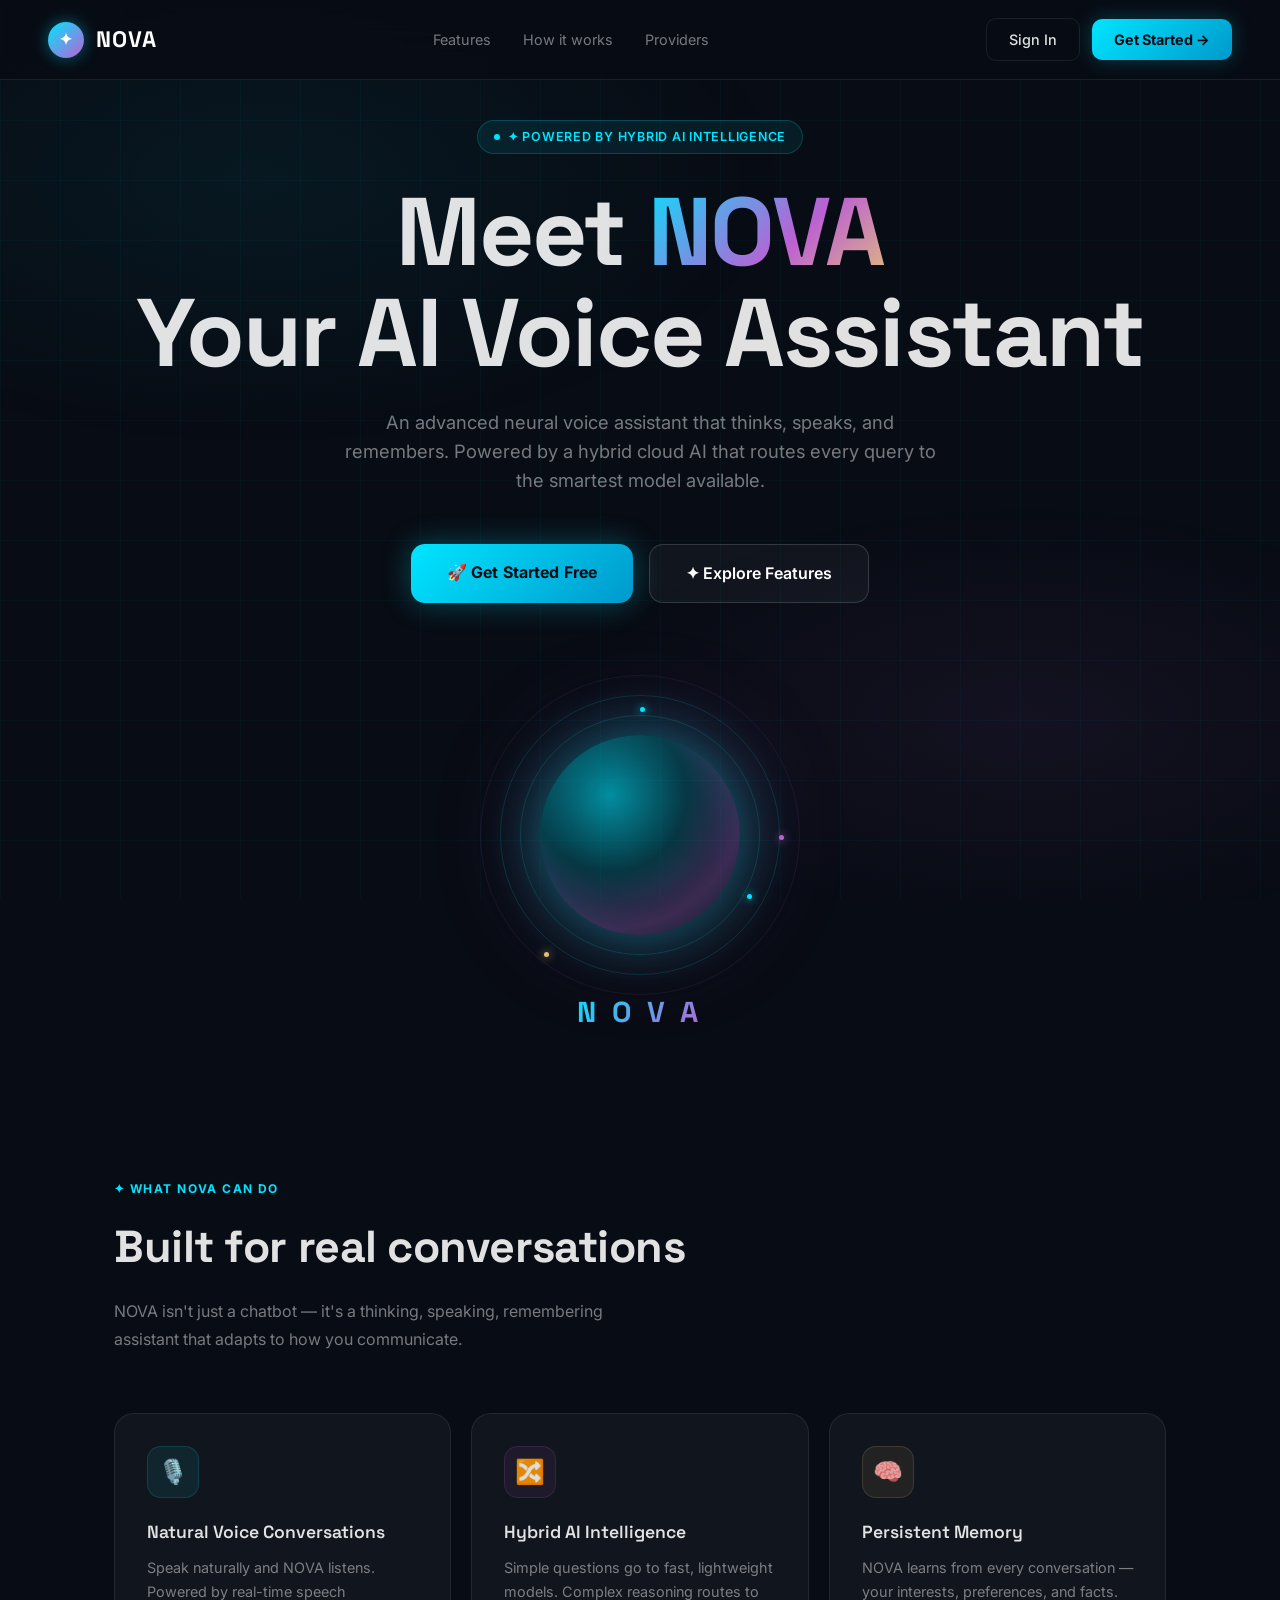
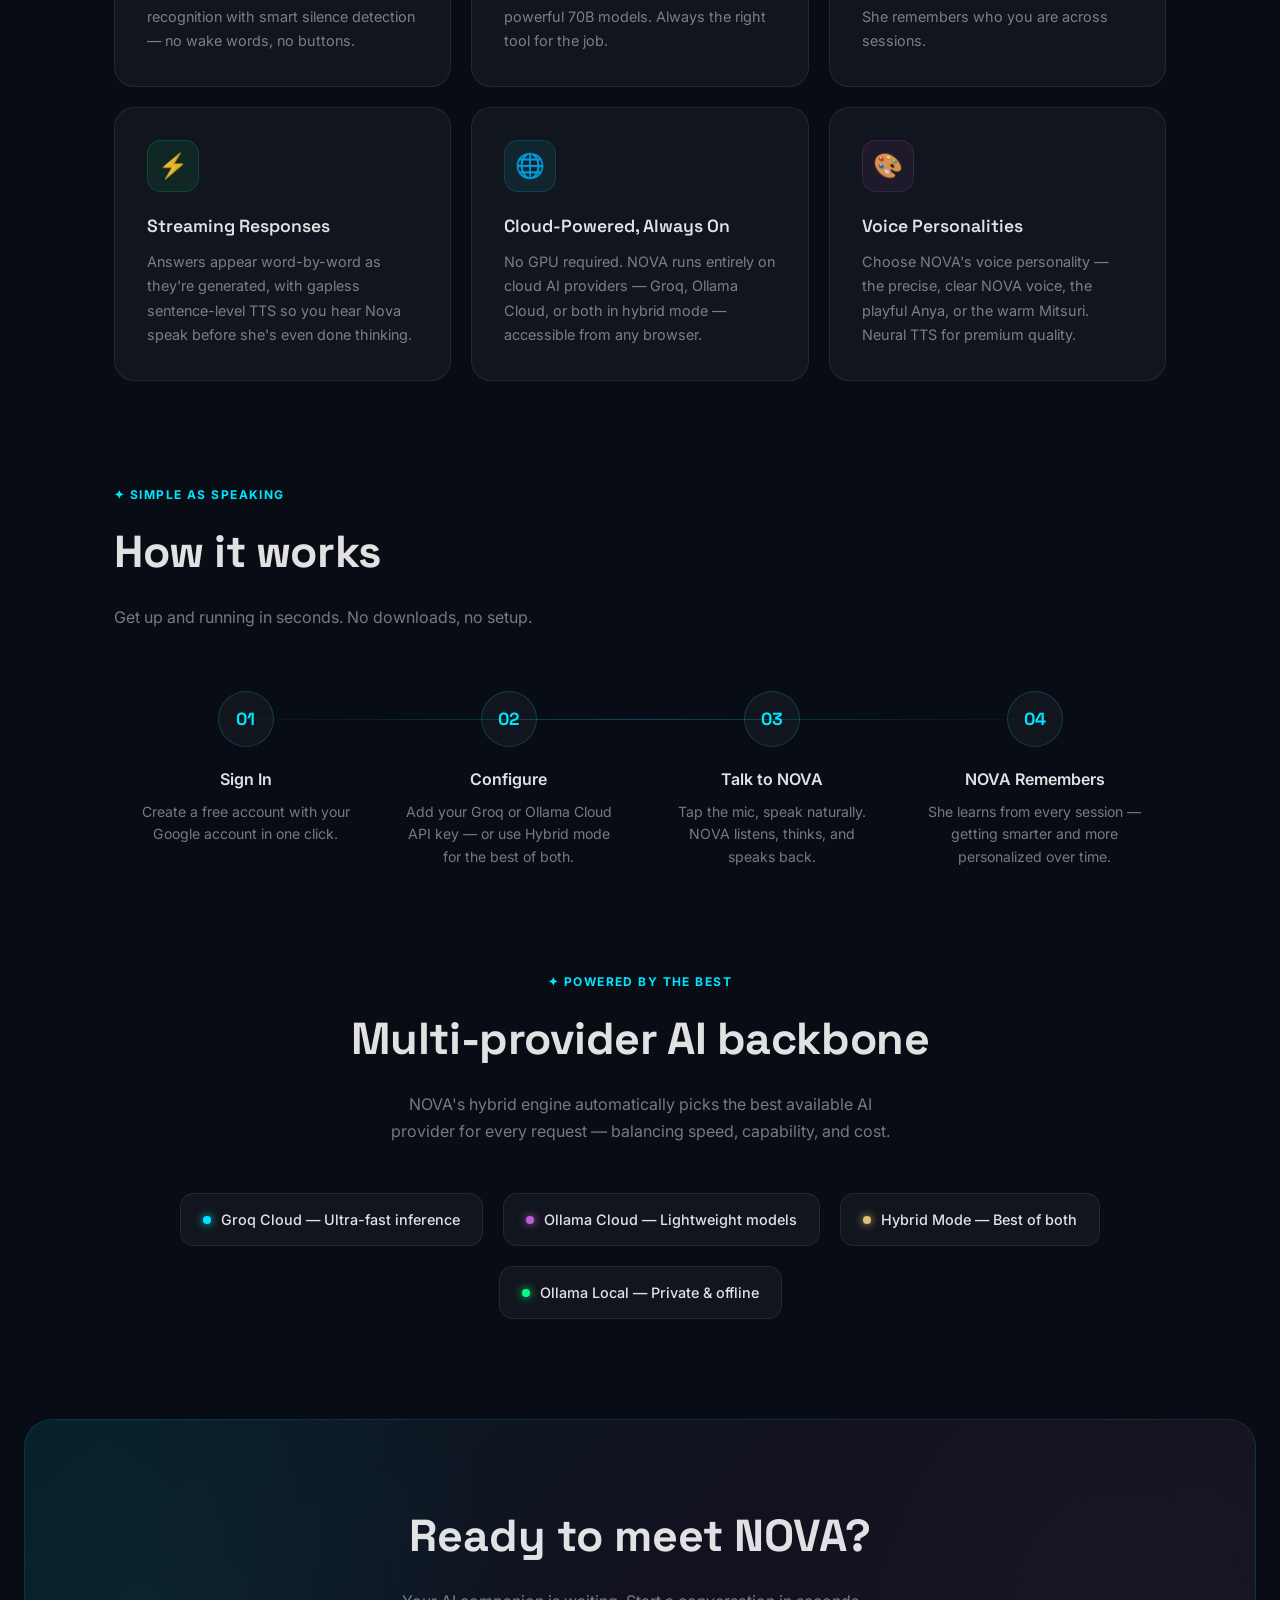
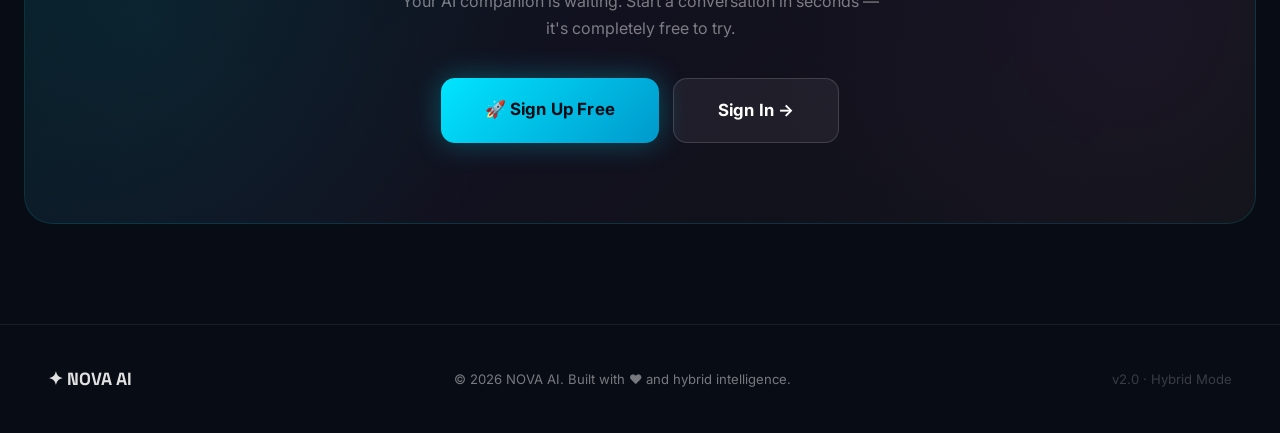
==== Frontend/landing.html @ 66fa0d92 "Updated NOVA assistant features" ====
<!DOCTYPE html>
<html lang="en">

<head>
    <meta charset="UTF-8">
    <meta name="viewport" content="width=device-width, initial-scale=1.0">
    <title>NOVA AI — Your Neural Voice Assistant</title>
    <meta name="description"
        content="NOVA is an advanced AI voice assistant powered by hybrid cloud intelligence. Have natural conversations, get instant answers, and experience the future of AI.">
    <link rel="preconnect" href="https://fonts.googleapis.com">
    <link rel="preconnect" href="https://fonts.gstatic.com" crossorigin>
    <link
        href="https://fonts.googleapis.com/css2?family=Inter:wght@300;400;500;600;700;800;900&family=Space+Grotesk:wght@300;400;500;600;700&display=swap"
        rel="stylesheet">
    <style>
        *,
        *::before,
        *::after {
            box-sizing: border-box;
            margin: 0;
            padding: 0;
        }

        :root {
            --cyan: #00e5ff;
            --purple: #bc60d3;
            --gold: #e2c077;
            --dark: #080c14;
            --card: rgba(255, 255, 255, 0.04);
            --border: rgba(255, 255, 255, 0.08);
            --text: rgba(255, 255, 255, 0.88);
            --muted: rgba(255, 255, 255, 0.45);
        }

        html {
            scroll-behavior: smooth;
        }

        body {
            font-family: 'Inter', sans-serif;
            background: var(--dark);
            color: var(--text);
            overflow-x: hidden;
            line-height: 1.6;
        }

        /* ─── Animated Background ─── */
        .bg-grid {
            position: fixed;
            inset: 0;
            z-index: 0;
            background-image:
                linear-gradient(rgba(0, 229, 255, 0.03) 1px, transparent 1px),
                linear-gradient(90deg, rgba(0, 229, 255, 0.03) 1px, transparent 1px);
            background-size: 60px 60px;
            pointer-events: none;
        }

        .bg-glow {
            position: fixed;
            inset: 0;
            z-index: 0;
            pointer-events: none;
            background:
                radial-gradient(ellipse 70% 50% at 20% 20%, rgba(0, 229, 255, 0.06) 0%, transparent 60%),
                radial-gradient(ellipse 60% 40% at 80% 80%, rgba(188, 96, 211, 0.07) 0%, transparent 60%);
        }

        /* ─── NAV ─── */
        nav {
            position: fixed;
            top: 0;
            left: 0;
            right: 0;
            z-index: 100;
            display: flex;
            align-items: center;
            justify-content: space-between;
            padding: 18px 48px;
            background: rgba(8, 12, 20, 0.8);
            backdrop-filter: blur(20px);
            border-bottom: 1px solid var(--border);
        }

        .nav-logo {
            display: flex;
            align-items: center;
            gap: 12px;
            font-family: 'Space Grotesk', sans-serif;
            font-size: 1.4rem;
            font-weight: 700;
            letter-spacing: 0.04em;
            text-decoration: none;
            color: white;
        }

        .nav-logo-orb {
            width: 36px;
            height: 36px;
            border-radius: 50%;
            background: linear-gradient(135deg, var(--cyan), var(--purple));
            display: flex;
            align-items: center;
            justify-content: center;
            font-size: 16px;
            box-shadow: 0 0 16px rgba(0, 229, 255, 0.4);
            animation: orbPulse 3s ease-in-out infinite;
        }

        @keyframes orbPulse {

            0%,
            100% {
                box-shadow: 0 0 16px rgba(0, 229, 255, 0.4);
            }

            50% {
                box-shadow: 0 0 28px rgba(0, 229, 255, 0.7), 0 0 50px rgba(188, 96, 211, 0.3);
            }
        }

        .nav-links {
            display: flex;
            align-items: center;
            gap: 32px;
        }

        .nav-links a {
            color: var(--muted);
            text-decoration: none;
            font-size: 0.9rem;
            transition: color 0.2s;
        }

        .nav-links a:hover {
            color: white;
        }

        .nav-cta {
            display: flex;
            align-items: center;
            gap: 12px;
        }

        .btn-ghost {
            padding: 9px 22px;
            border-radius: 10px;
            border: 1px solid var(--border);
            background: transparent;
            color: var(--text);
            font-size: 0.9rem;
            font-weight: 500;
            cursor: pointer;
            text-decoration: none;
            transition: all 0.2s;
        }

        .btn-ghost:hover {
            background: rgba(255, 255, 255, 0.06);
            border-color: rgba(255, 255, 255, 0.2);
        }

        .btn-primary {
            padding: 9px 22px;
            border-radius: 10px;
            background: linear-gradient(135deg, var(--cyan), #0099cc);
            color: #080c14;
            font-size: 0.9rem;
            font-weight: 700;
            cursor: pointer;
            text-decoration: none;
            border: none;
            transition: all 0.25s;
            box-shadow: 0 0 20px rgba(0, 229, 255, 0.25);
        }

        .btn-primary:hover {
            transform: translateY(-1px);
            box-shadow: 0 0 30px rgba(0, 229, 255, 0.4);
        }

        /* ─── HERO ─── */
        .hero {
            position: relative;
            z-index: 1;
            min-height: 100vh;
            display: flex;
            flex-direction: column;
            align-items: center;
            justify-content: center;
            padding: 120px 24px 80px;
            text-align: center;
        }

        .hero-badge {
            display: inline-flex;
            align-items: center;
            gap: 8px;
            padding: 6px 16px;
            border-radius: 100px;
            background: rgba(0, 229, 255, 0.08);
            border: 1px solid rgba(0, 229, 255, 0.2);
            font-size: 0.78rem;
            font-weight: 600;
            letter-spacing: 0.06em;
            color: var(--cyan);
            text-transform: uppercase;
            margin-bottom: 28px;
            animation: fadeUp 0.6s ease both;
        }

        .hero-badge::before {
            content: '';
            width: 6px;
            height: 6px;
            border-radius: 50%;
            background: var(--cyan);
            animation: blink 1.5s ease-in-out infinite;
        }

        @keyframes blink {

            0%,
            100% {
                opacity: 1
            }

            50% {
                opacity: 0.3
            }
        }

        .hero-title {
            font-family: 'Space Grotesk', sans-serif;
            font-size: clamp(3rem, 8vw, 6rem);
            font-weight: 800;
            line-height: 1.05;
            letter-spacing: -0.02em;
            animation: fadeUp 0.7s ease 0.1s both;
        }

        .hero-title .gradient-text {
            background: linear-gradient(135deg, var(--cyan) 0%, var(--purple) 60%, var(--gold) 100%);
            -webkit-background-clip: text;
            background-clip: text;
            -webkit-text-fill-color: transparent;
        }

        .hero-subtitle {
            max-width: 600px;
            margin: 24px auto 48px;
            font-size: 1.15rem;
            color: var(--muted);
            font-weight: 400;
            animation: fadeUp 0.7s ease 0.2s both;
        }

        .hero-actions {
            display: flex;
            gap: 16px;
            justify-content: center;
            flex-wrap: wrap;
            animation: fadeUp 0.7s ease 0.3s both;
        }

        .btn-hero-primary {
            padding: 16px 36px;
            border-radius: 14px;
            background: linear-gradient(135deg, var(--cyan), #0099cc);
            color: #080c14;
            font-size: 1rem;
            font-weight: 700;
            cursor: pointer;
            text-decoration: none;
            border: none;
            transition: all 0.25s;
            box-shadow: 0 0 30px rgba(0, 229, 255, 0.3);
            letter-spacing: 0.01em;
        }

        .btn-hero-primary:hover {
            transform: translateY(-2px);
            box-shadow: 0 0 50px rgba(0, 229, 255, 0.5);
        }

        .btn-hero-ghost {
            padding: 16px 36px;
            border-radius: 14px;
            border: 1.5px solid rgba(255, 255, 255, 0.15);
            background: rgba(255, 255, 255, 0.04);
            color: white;
            font-size: 1rem;
            font-weight: 600;
            cursor: pointer;
            text-decoration: none;
            transition: all 0.25s;
            backdrop-filter: blur(10px);
        }

        .btn-hero-ghost:hover {
            background: rgba(255, 255, 255, 0.08);
            border-color: rgba(255, 255, 255, 0.3);
            transform: translateY(-2px);
        }

        @keyframes fadeUp {
            from {
                opacity: 0;
                transform: translateY(24px);
            }

            to {
                opacity: 1;
                transform: translateY(0);
            }
        }

        /* ─── Orb Visualization ─── */
        .hero-visual {
            position: relative;
            margin-top: 72px;
            width: 320px;
            height: 320px;
            animation: fadeUp 0.8s ease 0.4s both;
        }

        .orb-core {
            position: absolute;
            inset: 60px;
            border-radius: 50%;
            background: radial-gradient(circle at 35% 30%,
                    rgba(0, 229, 255, 0.6) 0%,
                    rgba(0, 229, 255, 0.2) 40%,
                    rgba(188, 96, 211, 0.3) 70%,
                    transparent 100%);
            box-shadow:
                0 0 60px rgba(0, 229, 255, 0.4),
                0 0 120px rgba(188, 96, 211, 0.2),
                inset 0 0 40px rgba(0, 229, 255, 0.1);
            animation: orbFloat 4s ease-in-out infinite;
        }

        @keyframes orbFloat {

            0%,
            100% {
                transform: translateY(0) scale(1);
            }

            50% {
                transform: translateY(-12px) scale(1.04);
            }
        }

        .orb-ring {
            position: absolute;
            border-radius: 50%;
            border: 1px solid rgba(0, 229, 255, 0.15);
            animation: ringExpand 4s ease-in-out infinite;
        }

        .orb-ring:nth-child(1) {
            inset: 40px;
            animation-delay: 0s;
        }

        .orb-ring:nth-child(2) {
            inset: 20px;
            animation-delay: 0.5s;
        }

        .orb-ring:nth-child(3) {
            inset: 0px;
            border-color: rgba(188, 96, 211, 0.1);
            animation-delay: 1s;
        }

        @keyframes ringExpand {

            0%,
            100% {
                transform: scale(1);
                opacity: 0.6;
            }

            50% {
                transform: scale(1.04);
                opacity: 1;
            }
        }

        .orb-particles {
            position: absolute;
            inset: 0;
            animation: slowRotate 12s linear infinite;
        }

        .orb-particle {
            position: absolute;
            width: 5px;
            height: 5px;
            border-radius: 50%;
            background: var(--cyan);
            box-shadow: 0 0 8px var(--cyan);
        }

        .orb-particle:nth-child(1) {
            top: 10%;
            left: 50%;
        }

        .orb-particle:nth-child(2) {
            top: 50%;
            right: 5%;
            background: var(--purple);
            box-shadow: 0 0 8px var(--purple);
        }

        .orb-particle:nth-child(3) {
            bottom: 12%;
            left: 20%;
            background: var(--gold);
            box-shadow: 0 0 8px var(--gold);
        }

        .orb-particle:nth-child(4) {
            bottom: 30%;
            right: 15%;
        }

        @keyframes slowRotate {
            to {
                transform: rotate(360deg);
            }
        }

        .orb-label {
            position: absolute;
            bottom: -40px;
            left: 50%;
            transform: translateX(-50%);
            font-family: 'Space Grotesk', sans-serif;
            font-size: 1.8rem;
            font-weight: 700;
            letter-spacing: 0.15em;
            background: linear-gradient(135deg, var(--cyan), var(--purple));
            -webkit-background-clip: text;
            background-clip: text;
            -webkit-text-fill-color: transparent;
        }

        /* ─── TRUSTED BY ─── */
        .trusted {
            position: relative;
            z-index: 1;
            padding: 20px 24px;
            text-align: center;
        }

        .trusted p {
            font-size: 0.8rem;
            color: var(--muted);
            letter-spacing: 0.08em;
            text-transform: uppercase;
            margin-bottom: 16px;
        }

        .trusted-logos {
            display: flex;
            align-items: center;
            justify-content: center;
            gap: 36px;
            flex-wrap: wrap;
        }

        .trusted-logo {
            font-size: 0.85rem;
            font-weight: 600;
            color: rgba(255, 255, 255, 0.2);
            letter-spacing: 0.06em;
        }

        /* ─── FEATURE CARDS ─── */
        .section {
            position: relative;
            z-index: 1;
            max-width: 1100px;
            margin: 0 auto;
            padding: 100px 24px;
        }

        .section-label {
            display: inline-block;
            font-size: 0.75rem;
            font-weight: 700;
            letter-spacing: 0.12em;
            text-transform: uppercase;
            color: var(--cyan);
            margin-bottom: 12px;
        }

        .section-title {
            font-family: 'Space Grotesk', sans-serif;
            font-size: clamp(2rem, 4vw, 2.8rem);
            font-weight: 700;
            margin-bottom: 16px;
            letter-spacing: -0.01em;
        }

        .section-sub {
            max-width: 520px;
            color: var(--muted);
            font-size: 1rem;
            margin-bottom: 60px;
            line-height: 1.7;
        }

        .features-grid {
            display: grid;
            grid-template-columns: repeat(auto-fit, minmax(300px, 1fr));
            gap: 20px;
        }

        .feature-card {
            background: var(--card);
            border: 1px solid var(--border);
            border-radius: 20px;
            padding: 32px;
            transition: all 0.3s;
            position: relative;
            overflow: hidden;
        }

        .feature-card::before {
            content: '';
            position: absolute;
            inset: 0;
            border-radius: 20px;
            background: linear-gradient(135deg, rgba(0, 229, 255, 0.04) 0%, transparent 60%);
            opacity: 0;
            transition: opacity 0.3s;
        }

        .feature-card:hover {
            transform: translateY(-4px);
            border-color: rgba(0, 229, 255, 0.2);
        }

        .feature-card:hover::before {
            opacity: 1;
        }

        .feature-icon {
            width: 52px;
            height: 52px;
            border-radius: 14px;
            display: flex;
            align-items: center;
            justify-content: center;
            font-size: 24px;
            margin-bottom: 20px;
            background: rgba(0, 229, 255, 0.08);
            border: 1px solid rgba(0, 229, 255, 0.15);
        }

        .feature-icon.purple {
            background: rgba(188, 96, 211, 0.08);
            border-color: rgba(188, 96, 211, 0.15);
        }

        .feature-icon.gold {
            background: rgba(226, 192, 119, 0.08);
            border-color: rgba(226, 192, 119, 0.15);
        }

        .feature-icon.green {
            background: rgba(0, 255, 136, 0.08);
            border-color: rgba(0, 255, 136, 0.15);
        }

        .feature-title {
            font-family: 'Space Grotesk', sans-serif;
            font-size: 1.1rem;
            font-weight: 600;
            margin-bottom: 10px;
        }

        .feature-desc {
            color: var(--muted);
            font-size: 0.9rem;
            line-height: 1.7;
        }

        /* ─── HOW IT WORKS ─── */
        .how-grid {
            display: grid;
            grid-template-columns: repeat(auto-fit, minmax(220px, 1fr));
            gap: 0;
            position: relative;
        }

        .how-grid::before {
            content: '';
            position: absolute;
            top: 28px;
            left: 10%;
            right: 10%;
            height: 1px;
            background: linear-gradient(90deg, transparent, var(--cyan), transparent);
            opacity: 0.3;
        }

        .how-step {
            text-align: center;
            padding: 0 24px;
        }

        .how-num {
            width: 56px;
            height: 56px;
            border-radius: 50%;
            background: var(--card);
            border: 1px solid rgba(0, 229, 255, 0.2);
            display: flex;
            align-items: center;
            justify-content: center;
            margin: 0 auto 20px;
            font-family: 'Space Grotesk', sans-serif;
            font-size: 1.1rem;
            font-weight: 700;
            color: var(--cyan);
        }

        .how-title {
            font-weight: 600;
            margin-bottom: 8px;
        }

        .how-desc {
            color: var(--muted);
            font-size: 0.88rem;
            line-height: 1.6;
        }

        /* ─── PROVIDERS ─── */
        .providers-row {
            display: flex;
            gap: 20px;
            flex-wrap: wrap;
            justify-content: center;
            margin-top: 48px;
        }

        .provider-chip {
            display: flex;
            align-items: center;
            gap: 10px;
            padding: 14px 22px;
            border-radius: 14px;
            background: var(--card);
            border: 1px solid var(--border);
            font-size: 0.9rem;
            font-weight: 500;
        }

        .provider-chip .dot {
            width: 8px;
            height: 8px;
            border-radius: 50%;
        }

        .dot-cyan {
            background: var(--cyan);
            box-shadow: 0 0 8px var(--cyan);
        }

        .dot-purple {
            background: var(--purple);
            box-shadow: 0 0 8px var(--purple);
        }

        .dot-gold {
            background: var(--gold);
            box-shadow: 0 0 8px var(--gold);
        }

        .dot-green {
            background: #00ff88;
            box-shadow: 0 0 8px #00ff88;
        }

        /* ─── CTA BANNER ─── */
        .cta-banner {
            position: relative;
            z-index: 1;
            margin: 0 24px 100px;
            border-radius: 28px;
            background: linear-gradient(135deg,
                    rgba(0, 229, 255, 0.08) 0%,
                    rgba(188, 96, 211, 0.06) 50%,
                    rgba(226, 192, 119, 0.04) 100%);
            border: 1px solid rgba(0, 229, 255, 0.15);
            padding: 80px 48px;
            text-align: center;
            overflow: hidden;
        }

        .cta-banner::before {
            content: '';
            position: absolute;
            top: -50%;
            left: -20%;
            width: 60%;
            height: 200%;
            background: radial-gradient(ellipse, rgba(0, 229, 255, 0.06) 0%, transparent 70%);
        }

        .cta-banner::after {
            content: '';
            position: absolute;
            bottom: -50%;
            right: -20%;
            width: 60%;
            height: 200%;
            background: radial-gradient(ellipse, rgba(188, 96, 211, 0.06) 0%, transparent 70%);
        }

        .cta-banner h2 {
            font-family: 'Space Grotesk', sans-serif;
            font-size: clamp(1.8rem, 4vw, 2.8rem);
            font-weight: 700;
            margin-bottom: 16px;
            position: relative;
            z-index: 1;
        }

        .cta-banner p {
            color: var(--muted);
            max-width: 480px;
            margin: 0 auto 36px;
            font-size: 1rem;
            line-height: 1.7;
            position: relative;
            z-index: 1;
        }

        .cta-banner-actions {
            display: flex;
            gap: 14px;
            justify-content: center;
            flex-wrap: wrap;
            position: relative;
            z-index: 1;
        }

        .btn-large {
            padding: 18px 44px;
            border-radius: 14px;
            font-size: 1.05rem;
            font-weight: 700;
            cursor: pointer;
            text-decoration: none;
            border: none;
            transition: all 0.25s;
            letter-spacing: 0.01em;
        }

        .btn-large.primary {
            background: linear-gradient(135deg, var(--cyan), #0099cc);
            color: #080c14;
            box-shadow: 0 0 30px rgba(0, 229, 255, 0.3);
        }

        .btn-large.primary:hover {
            transform: translateY(-2px);
            box-shadow: 0 0 50px rgba(0, 229, 255, 0.5);
        }

        .btn-large.secondary {
            background: rgba(255, 255, 255, 0.06);
            border: 1.5px solid rgba(255, 255, 255, 0.15);
            color: white;
        }

        .btn-large.secondary:hover {
            background: rgba(255, 255, 255, 0.1);
        }

        /* ─── FOOTER ─── */
        footer {
            position: relative;
            z-index: 1;
            border-top: 1px solid var(--border);
            padding: 40px 48px;
            display: flex;
            align-items: center;
            justify-content: space-between;
            flex-wrap: wrap;
            gap: 16px;
        }

        footer .logo {
            font-family: 'Space Grotesk', sans-serif;
            font-weight: 700;
            font-size: 1.1rem;
        }

        footer p {
            color: var(--muted);
            font-size: 0.82rem;
        }

        /* ─── Scroll-reveal (simple) ─── */
        .reveal {
            opacity: 0;
            transform: translateY(30px);
            transition: all 0.6s ease;
        }

        .reveal.visible {
            opacity: 1;
            transform: translateY(0);
        }

        /* ─── Mobile ─── */
        @media(max-width:768px) {
            nav {
                padding: 14px 20px;
            }

            .nav-links {
                display: none;
            }

            .hero {
                padding: 100px 20px 60px;
            }

            .hero-visual {
                width: 240px;
                height: 240px;
            }

            .cta-banner {
                padding: 48px 24px;
                margin: 0 12px 60px;
            }

            footer {
                flex-direction: column;
                padding: 30px 20px;
            }
        }
    </style>
</head>

<body>
    <div class="bg-grid"></div>
    <div class="bg-glow"></div>

    <!-- NAV -->
    <nav>
        <a href="/" class="nav-logo">
            <div class="nav-logo-orb">✦</div>
            NOVA
        </a>
        <div class="nav-links">
            <a href="#features">Features</a>
            <a href="#how-it-works">How it works</a>
            <a href="#providers">Providers</a>
        </div>
        <div class="nav-cta">
            <a href="/login" class="btn-ghost">Sign In</a>
            <a href="/login" class="btn-primary">Get Started →</a>
        </div>
    </nav>

    <!-- HERO -->
    <section class="hero">
        <div class="hero-badge">✦ Powered by Hybrid AI Intelligence</div>
        <h1 class="hero-title">
            Meet <span class="gradient-text">NOVA</span><br>
            Your AI Voice Assistant
        </h1>
        <p class="hero-subtitle">
            An advanced neural voice assistant that thinks, speaks, and remembers.
            Powered by a hybrid cloud AI that routes every query to the smartest model available.
        </p>
        <div class="hero-actions">
            <a href="/login" class="btn-hero-primary">🚀 Get Started Free</a>
            <a href="#features" class="btn-hero-ghost">✦ Explore Features</a>
        </div>

        <div class="hero-visual">
            <div class="orb-ring"></div>
            <div class="orb-ring"></div>
            <div class="orb-ring"></div>
            <div class="orb-core"></div>
            <div class="orb-particles">
                <div class="orb-particle"></div>
                <div class="orb-particle"></div>
                <div class="orb-particle"></div>
                <div class="orb-particle"></div>
            </div>
            <div class="orb-label">N O V A</div>
        </div>
    </section>

    <!-- FEATURES -->
    <div class="section" id="features">
        <div class="reveal">
            <span class="section-label">✦ What NOVA can do</span>
            <h2 class="section-title">Built for real conversations</h2>
            <p class="section-sub">
                NOVA isn't just a chatbot — it's a thinking, speaking, remembering assistant
                that adapts to how you communicate.
            </p>
        </div>
        <div class="features-grid">
            <div class="feature-card reveal">
                <div class="feature-icon">🎙️</div>
                <div class="feature-title">Natural Voice Conversations</div>
                <div class="feature-desc">Speak naturally and NOVA listens. Powered by real-time speech recognition with
                    smart silence detection — no wake words, no buttons.</div>
            </div>
            <div class="feature-card reveal">
                <div class="feature-icon purple">🔀</div>
                <div class="feature-title">Hybrid AI Intelligence</div>
                <div class="feature-desc">Simple questions go to fast, lightweight models. Complex reasoning routes to
                    powerful 70B models. Always the right tool for the job.</div>
            </div>
            <div class="feature-card reveal">
                <div class="feature-icon gold">🧠</div>
                <div class="feature-title">Persistent Memory</div>
                <div class="feature-desc">NOVA learns from every conversation — your interests, preferences, and facts.
                    She remembers who you are across sessions.</div>
            </div>
            <div class="feature-card reveal">
                <div class="feature-icon green">⚡</div>
                <div class="feature-title">Streaming Responses</div>
                <div class="feature-desc">Answers appear word-by-word as they're generated, with gapless sentence-level
                    TTS so you hear Nova speak before she's even done thinking.</div>
            </div>
            <div class="feature-card reveal">
                <div class="feature-icon">🌐</div>
                <div class="feature-title">Cloud-Powered, Always On</div>
                <div class="feature-desc">No GPU required. NOVA runs entirely on cloud AI providers — Groq, Ollama
                    Cloud, or both in hybrid mode — accessible from any browser.</div>
            </div>
            <div class="feature-card reveal">
                <div class="feature-icon purple">🎨</div>
                <div class="feature-title">Voice Personalities</div>
                <div class="feature-desc">Choose NOVA's voice personality — the precise, clear NOVA voice, the playful
                    Anya, or the warm Mitsuri. Neural TTS for premium quality.</div>
            </div>
        </div>
    </div>

    <!-- HOW IT WORKS -->
    <div class="section" id="how-it-works" style="padding-top:0;">
        <div class="reveal">
            <span class="section-label">✦ Simple as speaking</span>
            <h2 class="section-title">How it works</h2>
            <p class="section-sub">Get up and running in seconds. No downloads, no setup.</p>
        </div>
        <div class="how-grid reveal">
            <div class="how-step">
                <div class="how-num">01</div>
                <div class="how-title">Sign In</div>
                <div class="how-desc">Create a free account with your Google account in one click.</div>
            </div>
            <div class="how-step">
                <div class="how-num">02</div>
                <div class="how-title">Configure</div>
                <div class="how-desc">Add your Groq or Ollama Cloud API key — or use Hybrid mode for the best of both.
                </div>
            </div>
            <div class="how-step">
                <div class="how-num">03</div>
                <div class="how-title">Talk to NOVA</div>
                <div class="how-desc">Tap the mic, speak naturally. NOVA listens, thinks, and speaks back.</div>
            </div>
            <div class="how-step">
                <div class="how-num">04</div>
                <div class="how-title">NOVA Remembers</div>
                <div class="how-desc">She learns from every session — getting smarter and more personalized over time.
                </div>
            </div>
        </div>
    </div>

    <!-- PROVIDERS -->
    <div class="section" id="providers" style="padding-top:0; text-align:center;">
        <div class="reveal">
            <span class="section-label">✦ Powered by the best</span>
            <h2 class="section-title">Multi-provider AI backbone</h2>
            <p class="section-sub" style="margin:0 auto 0;">
                NOVA's hybrid engine automatically picks the best available AI provider for every request —
                balancing speed, capability, and cost.
            </p>
        </div>
        <div class="providers-row reveal">
            <div class="provider-chip"><span class="dot dot-cyan"></span> Groq Cloud — Ultra-fast inference</div>
            <div class="provider-chip"><span class="dot dot-purple"></span> Ollama Cloud — Lightweight models</div>
            <div class="provider-chip"><span class="dot dot-gold"></span> Hybrid Mode — Best of both</div>
            <div class="provider-chip"><span class="dot dot-green"></span> Ollama Local — Private & offline</div>
        </div>
    </div>

    <!-- CTA BANNER -->
    <div class="cta-banner reveal">
        <h2>Ready to meet <span class="gradient-text">NOVA</span>?</h2>
        <p>Your AI companion is waiting. Start a conversation in seconds — it's completely free to try.</p>
        <div class="cta-banner-actions">
            <a href="/login" class="btn-large primary">🚀 Sign Up Free</a>
            <a href="/login" class="btn-large secondary">Sign In →</a>
        </div>
    </div>

    <!-- FOOTER -->
    <footer>
        <div class="logo">✦ NOVA AI</div>
        <p>© 2026 NOVA AI. Built with ❤️ and hybrid intelligence.</p>
        <p style="color:rgba(255,255,255,0.2)">v2.0 · Hybrid Mode</p>
    </footer>

    <script>
        // ── Scroll-reveal ──────────────────────────────────────────────────────
        const revealEls = document.querySelectorAll('.reveal');
        const observer = new IntersectionObserver((entries) => {
            entries.forEach(e => {
                if (e.isIntersecting) {
                    e.target.classList.add('visible');
                    observer.unobserve(e.target);
                }
            });
        }, { threshold: 0.12 });
        revealEls.forEach(el => observer.observe(el));
    </script>
</body>

</html>
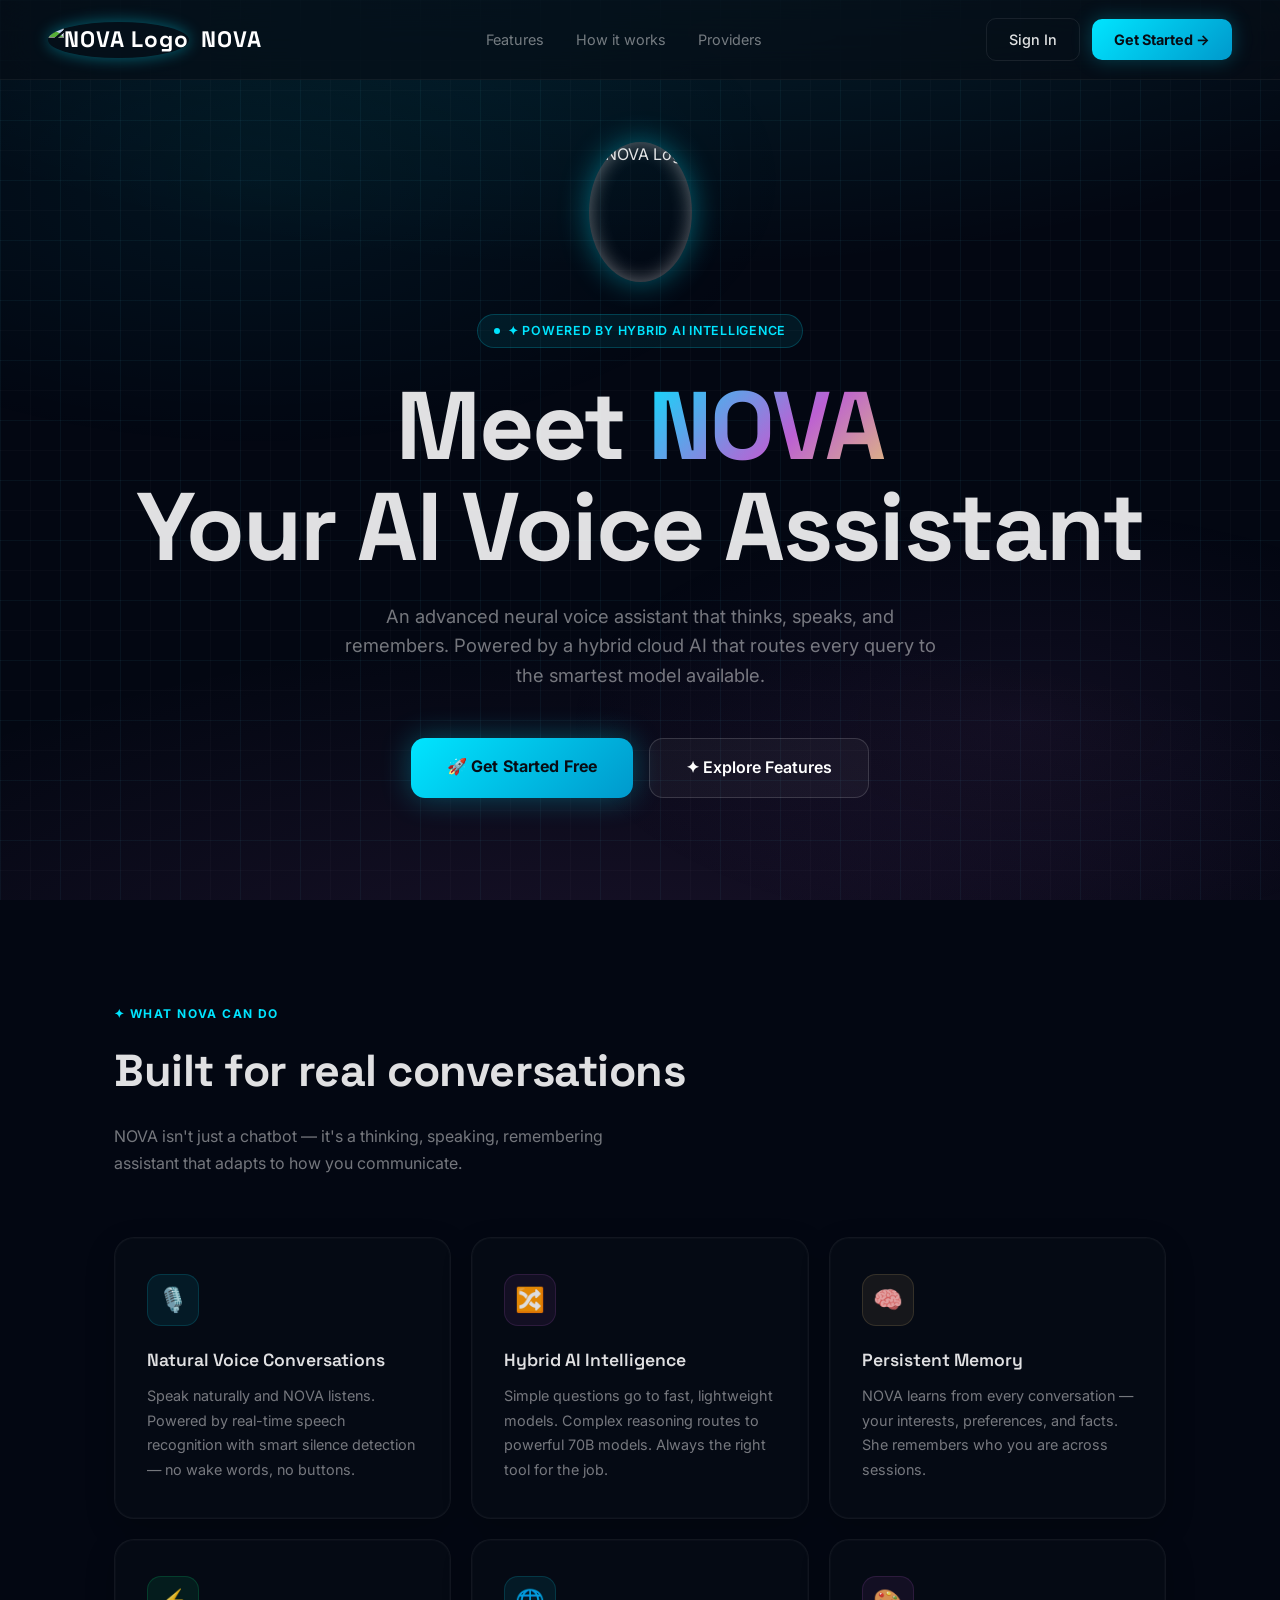
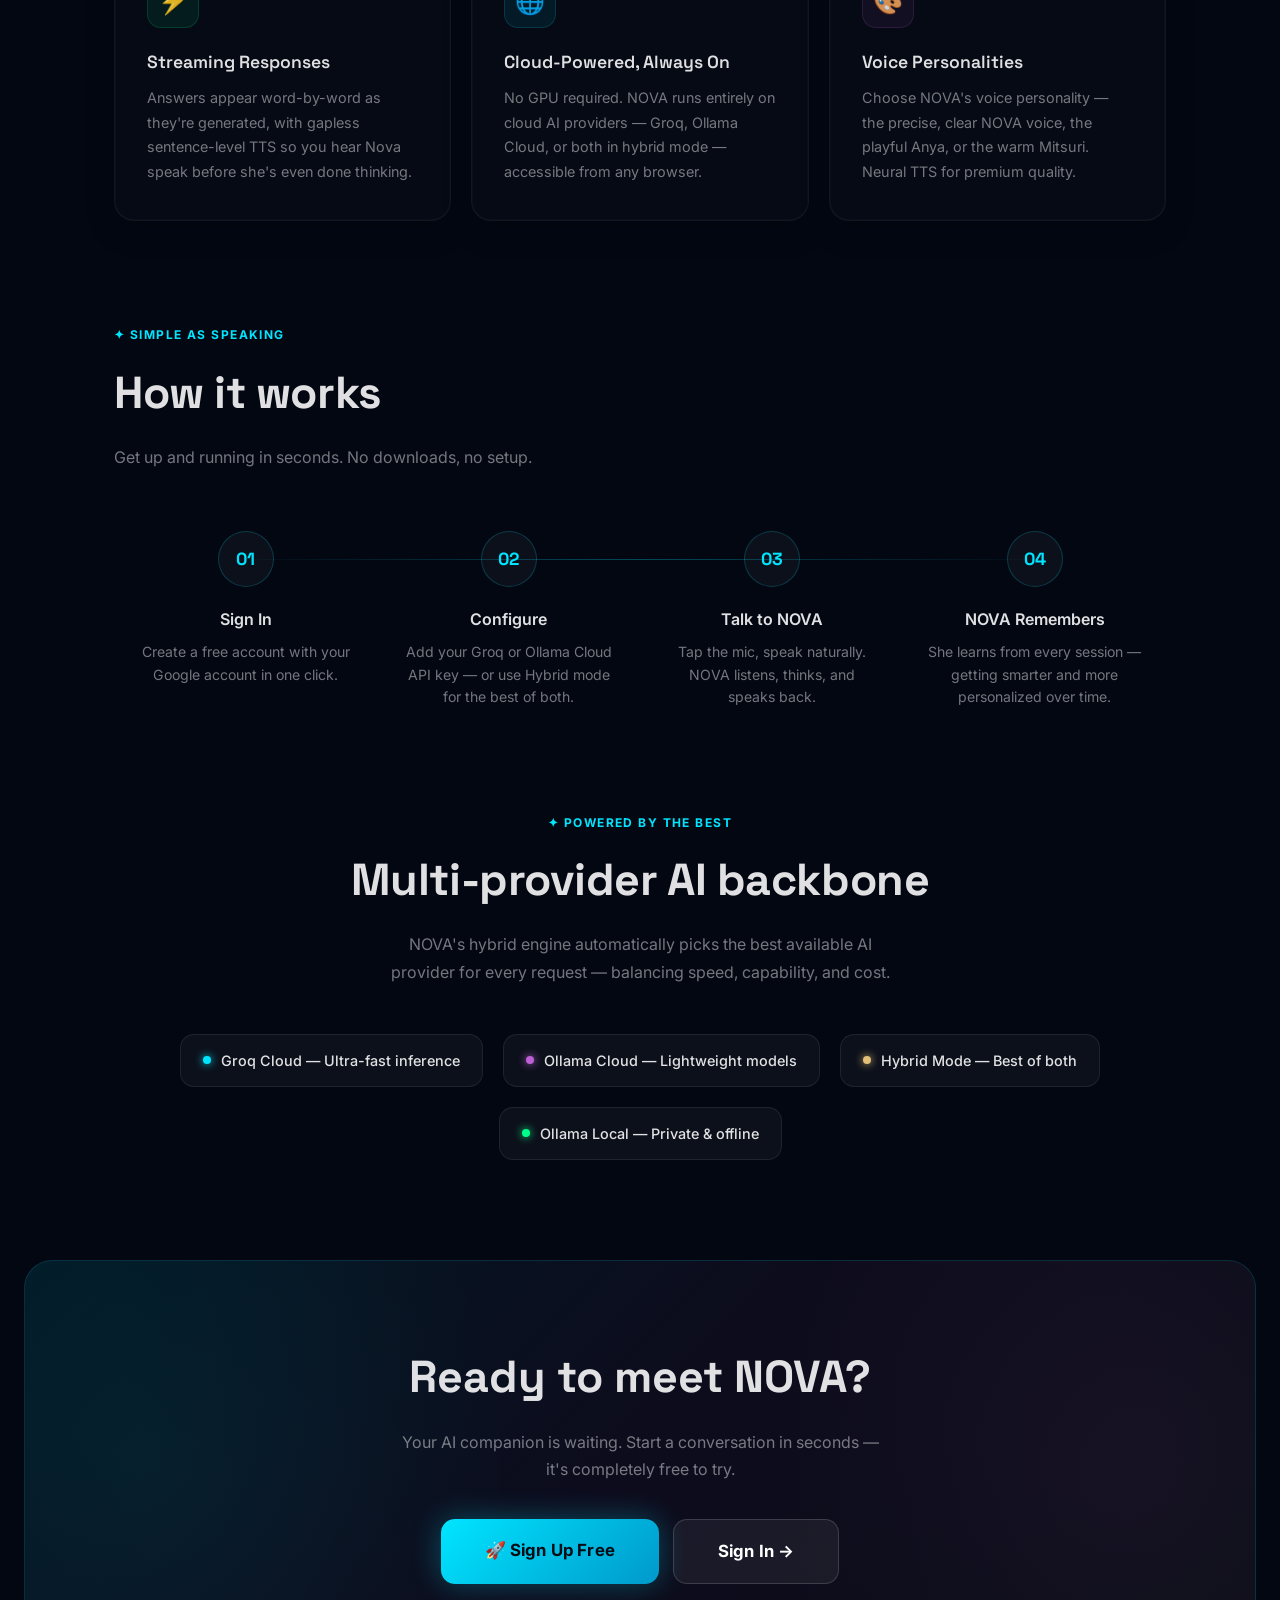
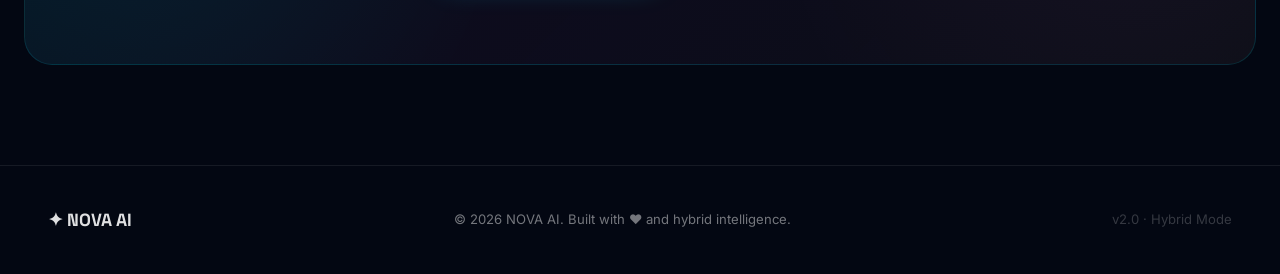
==== commit 00a5b3b7: "Updated NOVA assistant features" ====
--- a/Frontend/landing.html
+++ b/Frontend/landing.html
@@ -12,6 +12,7 @@
     <link
         href="https://fonts.googleapis.com/css2?family=Inter:wght@300;400;500;600;700;800;900&family=Space+Grotesk:wght@300;400;500;600;700&display=swap"
         rel="stylesheet">
+    <script src="https://cdnjs.cloudflare.com/ajax/libs/three.js/r128/three.min.js"></script>
     <style>
         *,
         *::before,
@@ -38,13 +39,36 @@
 
         body {
             font-family: 'Inter', sans-serif;
-            background: var(--dark);
+            background-color: #030712;
+            background-image: 
+                radial-gradient(ellipse 80% 50% at 50% -20%, rgba(0, 229, 255, 0.15) 0%, transparent 100%),
+                radial-gradient(ellipse 80% 50% at 50% 120%, rgba(188, 96, 211, 0.15) 0%, transparent 100%),
+                linear-gradient(rgba(255, 255, 255, 0.02) 1px, transparent 1px),
+                linear-gradient(90deg, rgba(255, 255, 255, 0.02) 1px, transparent 1px);
+            background-size: 100% 100%, 100% 100%, 30px 30px, 30px 30px;
+            background-attachment: fixed;
             color: var(--text);
             overflow-x: hidden;
             line-height: 1.6;
         }
 
         /* ─── Animated Background ─── */
+        #home-particles {
+            position: fixed;
+            top: 0;
+            left: 0;
+            width: 100vw;
+            height: 100vh;
+            z-index: 0;
+            pointer-events: none;
+        }
+
+        #physics-layer {
+            position: fixed;
+            inset: 0;
+            z-index: 1; /* Captures mouse safely above the canvas but below content */
+        }
+
         .bg-grid {
             position: fixed;
             inset: 0;
@@ -77,9 +101,10 @@
             align-items: center;
             justify-content: space-between;
             padding: 18px 48px;
-            background: rgba(8, 12, 20, 0.8);
-            backdrop-filter: blur(20px);
-            border-bottom: 1px solid var(--border);
+            background: rgba(8, 12, 20, 0.6);
+            backdrop-filter: blur(24px);
+            -webkit-backdrop-filter: blur(24px);
+            border-bottom: 1px solid rgba(255, 255, 255, 0.05);
         }
 
         .nav-logo {
@@ -94,15 +119,10 @@
             color: white;
         }
 
-        .nav-logo-orb {
-            width: 36px;
+        .nav-logo img {
             height: 36px;
+            width: auto;
             border-radius: 50%;
-            background: linear-gradient(135deg, var(--cyan), var(--purple));
-            display: flex;
-            align-items: center;
-            justify-content: center;
-            font-size: 16px;
             box-shadow: 0 0 16px rgba(0, 229, 255, 0.4);
             animation: orbPulse 3s ease-in-out infinite;
         }
@@ -315,140 +335,6 @@
             }
         }
 
-        /* ─── Orb Visualization ─── */
-        .hero-visual {
-            position: relative;
-            margin-top: 72px;
-            width: 320px;
-            height: 320px;
-            animation: fadeUp 0.8s ease 0.4s both;
-        }
-
-        .orb-core {
-            position: absolute;
-            inset: 60px;
-            border-radius: 50%;
-            background: radial-gradient(circle at 35% 30%,
-                    rgba(0, 229, 255, 0.6) 0%,
-                    rgba(0, 229, 255, 0.2) 40%,
-                    rgba(188, 96, 211, 0.3) 70%,
-                    transparent 100%);
-            box-shadow:
-                0 0 60px rgba(0, 229, 255, 0.4),
-                0 0 120px rgba(188, 96, 211, 0.2),
-                inset 0 0 40px rgba(0, 229, 255, 0.1);
-            animation: orbFloat 4s ease-in-out infinite;
-        }
-
-        @keyframes orbFloat {
-
-            0%,
-            100% {
-                transform: translateY(0) scale(1);
-            }
-
-            50% {
-                transform: translateY(-12px) scale(1.04);
-            }
-        }
-
-        .orb-ring {
-            position: absolute;
-            border-radius: 50%;
-            border: 1px solid rgba(0, 229, 255, 0.15);
-            animation: ringExpand 4s ease-in-out infinite;
-        }
-
-        .orb-ring:nth-child(1) {
-            inset: 40px;
-            animation-delay: 0s;
-        }
-
-        .orb-ring:nth-child(2) {
-            inset: 20px;
-            animation-delay: 0.5s;
-        }
-
-        .orb-ring:nth-child(3) {
-            inset: 0px;
-            border-color: rgba(188, 96, 211, 0.1);
-            animation-delay: 1s;
-        }
-
-        @keyframes ringExpand {
-
-            0%,
-            100% {
-                transform: scale(1);
-                opacity: 0.6;
-            }
-
-            50% {
-                transform: scale(1.04);
-                opacity: 1;
-            }
-        }
-
-        .orb-particles {
-            position: absolute;
-            inset: 0;
-            animation: slowRotate 12s linear infinite;
-        }
-
-        .orb-particle {
-            position: absolute;
-            width: 5px;
-            height: 5px;
-            border-radius: 50%;
-            background: var(--cyan);
-            box-shadow: 0 0 8px var(--cyan);
-        }
-
-        .orb-particle:nth-child(1) {
-            top: 10%;
-            left: 50%;
-        }
-
-        .orb-particle:nth-child(2) {
-            top: 50%;
-            right: 5%;
-            background: var(--purple);
-            box-shadow: 0 0 8px var(--purple);
-        }
-
-        .orb-particle:nth-child(3) {
-            bottom: 12%;
-            left: 20%;
-            background: var(--gold);
-            box-shadow: 0 0 8px var(--gold);
-        }
-
-        .orb-particle:nth-child(4) {
-            bottom: 30%;
-            right: 15%;
-        }
-
-        @keyframes slowRotate {
-            to {
-                transform: rotate(360deg);
-            }
-        }
-
-        .orb-label {
-            position: absolute;
-            bottom: -40px;
-            left: 50%;
-            transform: translateX(-50%);
-            font-family: 'Space Grotesk', sans-serif;
-            font-size: 1.8rem;
-            font-weight: 700;
-            letter-spacing: 0.15em;
-            background: linear-gradient(135deg, var(--cyan), var(--purple));
-            -webkit-background-clip: text;
-            background-clip: text;
-            -webkit-text-fill-color: transparent;
-        }
-
         /* ─── TRUSTED BY ─── */
         .trusted {
             position: relative;
@@ -522,13 +408,14 @@
         }
 
         .feature-card {
-            background: var(--card);
-            border: 1px solid var(--border);
+            background: rgba(10, 15, 25, 0.4);
+            border: 1px solid rgba(255, 255, 255, 0.05);
             border-radius: 20px;
-            padding: 32px;
-            transition: all 0.3s;
+            padding: 36px 32px;
+            transition: all 0.4s cubic-bezier(0.16, 1, 0.3, 1);
             position: relative;
             overflow: hidden;
+            box-shadow: 0 10px 30px rgba(0, 0, 0, 0.2), inset 0 0 0 1px rgba(255, 255, 255, 0.02);
         }
 
         .feature-card::before {
@@ -542,8 +429,9 @@
         }
 
         .feature-card:hover {
-            transform: translateY(-4px);
-            border-color: rgba(0, 229, 255, 0.2);
+            transform: translateY(-8px);
+            border-color: rgba(0, 229, 255, 0.25);
+            box-shadow: 0 20px 40px rgba(0, 0, 0, 0.4), inset 0 0 20px rgba(0, 229, 255, 0.05);
         }
 
         .feature-card:hover::before {
@@ -851,17 +739,35 @@
                 padding: 30px 20px;
             }
         }
+
+        /* Float Logo Animation */
+        .hero-logo-img {
+            height: 140px;
+            width: auto;
+            border-radius: 50%;
+            box-shadow: 0 0 30px rgba(0, 229, 255, 0.4), inset 0 0 20px rgba(255,255,255,0.4);
+            margin-bottom: 32px;
+            animation: orbFloat 4s ease-in-out infinite;
+        }
+        @keyframes orbFloat {
+            0%, 100% { transform: translateY(0); }
+            50% { transform: translateY(-12px); box-shadow: 0 12px 40px rgba(0, 229, 255, 0.6), inset 0 0 20px rgba(255,255,255,0.4); }
+        }
     </style>
 </head>
 
 <body>
+    <!-- 3D Canvas -->
+    <canvas id="home-particles"></canvas>
+    <div id="physics-layer"></div>
+
     <div class="bg-grid"></div>
     <div class="bg-glow"></div>
 
     <!-- NAV -->
     <nav>
         <a href="/" class="nav-logo">
-            <div class="nav-logo-orb">✦</div>
+            <img src="/static/nova_logo.png" alt="NOVA Logo">
             NOVA
         </a>
         <div class="nav-links">
@@ -875,8 +781,8 @@
         </div>
     </nav>
 
-    <!-- HERO -->
     <section class="hero">
+        <img src="/static/nova_logo.png" alt="NOVA Logo" class="hero-logo-img">
         <div class="hero-badge">✦ Powered by Hybrid AI Intelligence</div>
         <h1 class="hero-title">
             Meet <span class="gradient-text">NOVA</span><br>
@@ -889,20 +795,6 @@
         <div class="hero-actions">
             <a href="/login" class="btn-hero-primary">🚀 Get Started Free</a>
             <a href="#features" class="btn-hero-ghost">✦ Explore Features</a>
-        </div>
-
-        <div class="hero-visual">
-            <div class="orb-ring"></div>
-            <div class="orb-ring"></div>
-            <div class="orb-ring"></div>
-            <div class="orb-core"></div>
-            <div class="orb-particles">
-                <div class="orb-particle"></div>
-                <div class="orb-particle"></div>
-                <div class="orb-particle"></div>
-                <div class="orb-particle"></div>
-            </div>
-            <div class="orb-label">N O V A</div>
         </div>
     </section>
 
@@ -1036,6 +928,184 @@
             });
         }, { threshold: 0.12 });
         revealEls.forEach(el => observer.observe(el));
+
+        // ── 3D Masterpiece Neural Network ─────────────────────────────────────
+        let homeScene, homeCamera, homeRenderer, neuralPoints, neuralLines;
+        let mouseX = 0, mouseY = 0;
+        let homeAnimId;
+        const windowHalfX = window.innerWidth / 2;
+        const windowHalfY = window.innerHeight / 2;
+        let time = 0;
+        
+        const particleCount = 200; // Optimal for lines
+        const maxDistance = 150;
+        let particlePositions = [];
+        let particleVelocities = [];
+
+        function initHomeParticles() {
+            const canvas = document.getElementById('home-particles');
+            if (!canvas) return;
+            if (typeof THREE === 'undefined') return;
+
+            homeScene = new THREE.Scene();
+            
+            homeCamera = new THREE.PerspectiveCamera(65, window.innerWidth / window.innerHeight, 0.1, 2000);
+            homeCamera.position.z = 400;
+
+            homeRenderer = new THREE.WebGLRenderer({ canvas: canvas, alpha: true, antialias: true });
+            homeRenderer.setPixelRatio(window.devicePixelRatio);
+            homeRenderer.setSize(window.innerWidth, window.innerHeight);
+
+            // Particles
+            const pGeometry = new THREE.BufferGeometry();
+            const pPositions = new Float32Array(particleCount * 3);
+            const pColors = new Float32Array(particleCount * 3);
+
+            const colorCyan = new THREE.Color(0x00e5ff);
+            const colorPurple = new THREE.Color(0xbc60d3);
+
+            for (let i = 0; i < particleCount; i++) {
+                const x = (Math.random() - 0.5) * 1400;
+                const y = (Math.random() - 0.5) * 1000;
+                const z = (Math.random() - 0.5) * 800;
+
+                pPositions[i * 3] = x;
+                pPositions[i * 3 + 1] = y;
+                pPositions[i * 3 + 2] = z;
+
+                particlePositions.push(new THREE.Vector3(x, y, z));
+                particleVelocities.push(new THREE.Vector3((Math.random() - 0.5) * 0.6, (Math.random() - 0.5) * 0.6, (Math.random() - 0.5) * 0.6));
+
+                let isCyan = Math.random() > 0.4;
+                pColors[i * 3] = isCyan ? colorCyan.r : colorPurple.r;
+                pColors[i * 3 + 1] = isCyan ? colorCyan.g : colorPurple.g;
+                pColors[i * 3 + 2] = isCyan ? colorCyan.b : colorPurple.b;
+            }
+
+            pGeometry.setAttribute('position', new THREE.BufferAttribute(pPositions, 3));
+            pGeometry.setAttribute('color', new THREE.BufferAttribute(pColors, 3));
+
+            const pMaterial = new THREE.PointsMaterial({
+                size: 3, vertexColors: true, transparent: true, opacity: 0.9,
+                sizeAttenuation: true, blending: THREE.AdditiveBlending
+            });
+            neuralPoints = new THREE.Points(pGeometry, pMaterial);
+            homeScene.add(neuralPoints);
+
+            // Lines
+            const lGeometry = new THREE.BufferGeometry();
+            const maxLines = particleCount * particleCount;
+            const lPositions = new Float32Array(maxLines * 3);
+            const lColors = new Float32Array(maxLines * 3);
+            
+            lGeometry.setAttribute('position', new THREE.BufferAttribute(lPositions, 3).setUsage(THREE.DynamicDrawUsage));
+            lGeometry.setAttribute('color', new THREE.BufferAttribute(lColors, 3).setUsage(THREE.DynamicDrawUsage));
+
+            const lMaterial = new THREE.LineBasicMaterial({
+                vertexColors: true, transparent: true, opacity: 0.35,
+                blending: THREE.AdditiveBlending
+            });
+            neuralLines = new THREE.LineSegments(lGeometry, lMaterial);
+            homeScene.add(neuralLines);
+
+            const layer = document.getElementById('physics-layer');
+            if (layer) layer.addEventListener('mousemove', onDocumentMouseMoveHome);
+            window.addEventListener('resize', onWindowResizeHome);
+
+            animateHomeParticles();
+        }
+
+        function onDocumentMouseMoveHome(event) {
+            mouseX = (event.clientX - windowHalfX);
+            mouseY = (event.clientY - windowHalfY);
+        }
+
+        function onWindowResizeHome() {
+            if(!homeCamera || !homeRenderer) return;
+            homeCamera.aspect = window.innerWidth / window.innerHeight;
+            homeCamera.updateProjectionMatrix();
+            homeRenderer.setSize(window.innerWidth, window.innerHeight);
+        }
+
+        function animateHomeParticles() {
+            homeAnimId = requestAnimationFrame(animateHomeParticles);
+            time += 0.01;
+            
+            // Parallax
+            homeCamera.position.x += (mouseX * 0.15 - homeCamera.position.x) * 0.05;
+            homeCamera.position.y += (-mouseY * 0.15 - homeCamera.position.y) * 0.05;
+            homeCamera.lookAt(0, 0, 0);
+
+            // Move Particles
+            const positions = neuralPoints.geometry.attributes.position.array;
+            const colors = neuralPoints.geometry.attributes.color.array;
+
+            for (let i = 0; i < particleCount; i++) {
+                let p = particlePositions[i];
+                let v = particleVelocities[i];
+                p.add(v);
+
+                if (p.x > 700) p.x = -700; else if (p.x < -700) p.x = 700;
+                if (p.y > 500) p.y = -500; else if (p.y < -500) p.y = 500;
+                if (p.z > 400) p.z = -400; else if (p.z < -400) p.z = 400;
+
+                positions[i * 3] = p.x;
+                positions[i * 3 + 1] = p.y;
+                positions[i * 3 + 2] = p.z;
+            }
+            neuralPoints.geometry.attributes.position.needsUpdate = true;
+
+            // Connect Lines
+            let vertexpos = 0;
+            let colorpos = 0;
+            let numLines = 0;
+
+            const linePositions = neuralLines.geometry.attributes.position.array;
+            const lineColors = neuralLines.geometry.attributes.color.array;
+
+            for (let i = 0; i < particleCount; i++) {
+                for (let j = i + 1; j < particleCount; j++) {
+                    let dx = particlePositions[i].x - particlePositions[j].x;
+                    let dy = particlePositions[i].y - particlePositions[j].y;
+                    let dz = particlePositions[i].z - particlePositions[j].z;
+                    let dist = Math.sqrt(dx*dx + dy*dy + dz*dz);
+
+                    if (dist < maxDistance) {
+                        const alpha = 1.0 - (dist / maxDistance);
+
+                        linePositions[vertexpos++] = particlePositions[i].x;
+                        linePositions[vertexpos++] = particlePositions[i].y;
+                        linePositions[vertexpos++] = particlePositions[i].z;
+
+                        linePositions[vertexpos++] = particlePositions[j].x;
+                        linePositions[vertexpos++] = particlePositions[j].y;
+                        linePositions[vertexpos++] = particlePositions[j].z;
+
+                        lineColors[colorpos++] = colors[i*3] * alpha;
+                        lineColors[colorpos++] = colors[i*3+1] * alpha;
+                        lineColors[colorpos++] = colors[i*3+2] * alpha;
+
+                        lineColors[colorpos++] = colors[j*3] * alpha;
+                        lineColors[colorpos++] = colors[j*3+1] * alpha;
+                        lineColors[colorpos++] = colors[j*3+2] * alpha;
+
+                        numLines++;
+                    }
+                }
+            }
+
+            neuralLines.geometry.setDrawRange(0, numLines * 2);
+            neuralLines.geometry.attributes.position.needsUpdate = true;
+            neuralLines.geometry.attributes.color.needsUpdate = true;
+
+            // Ambient gentle rotation for the whole network
+            homeScene.rotation.y = time * 0.1;
+            homeScene.rotation.x = time * 0.05;
+
+            homeRenderer.render(homeScene, homeCamera);
+        }
+
+        window.addEventListener('load', initHomeParticles);
     </script>
 </body>
 
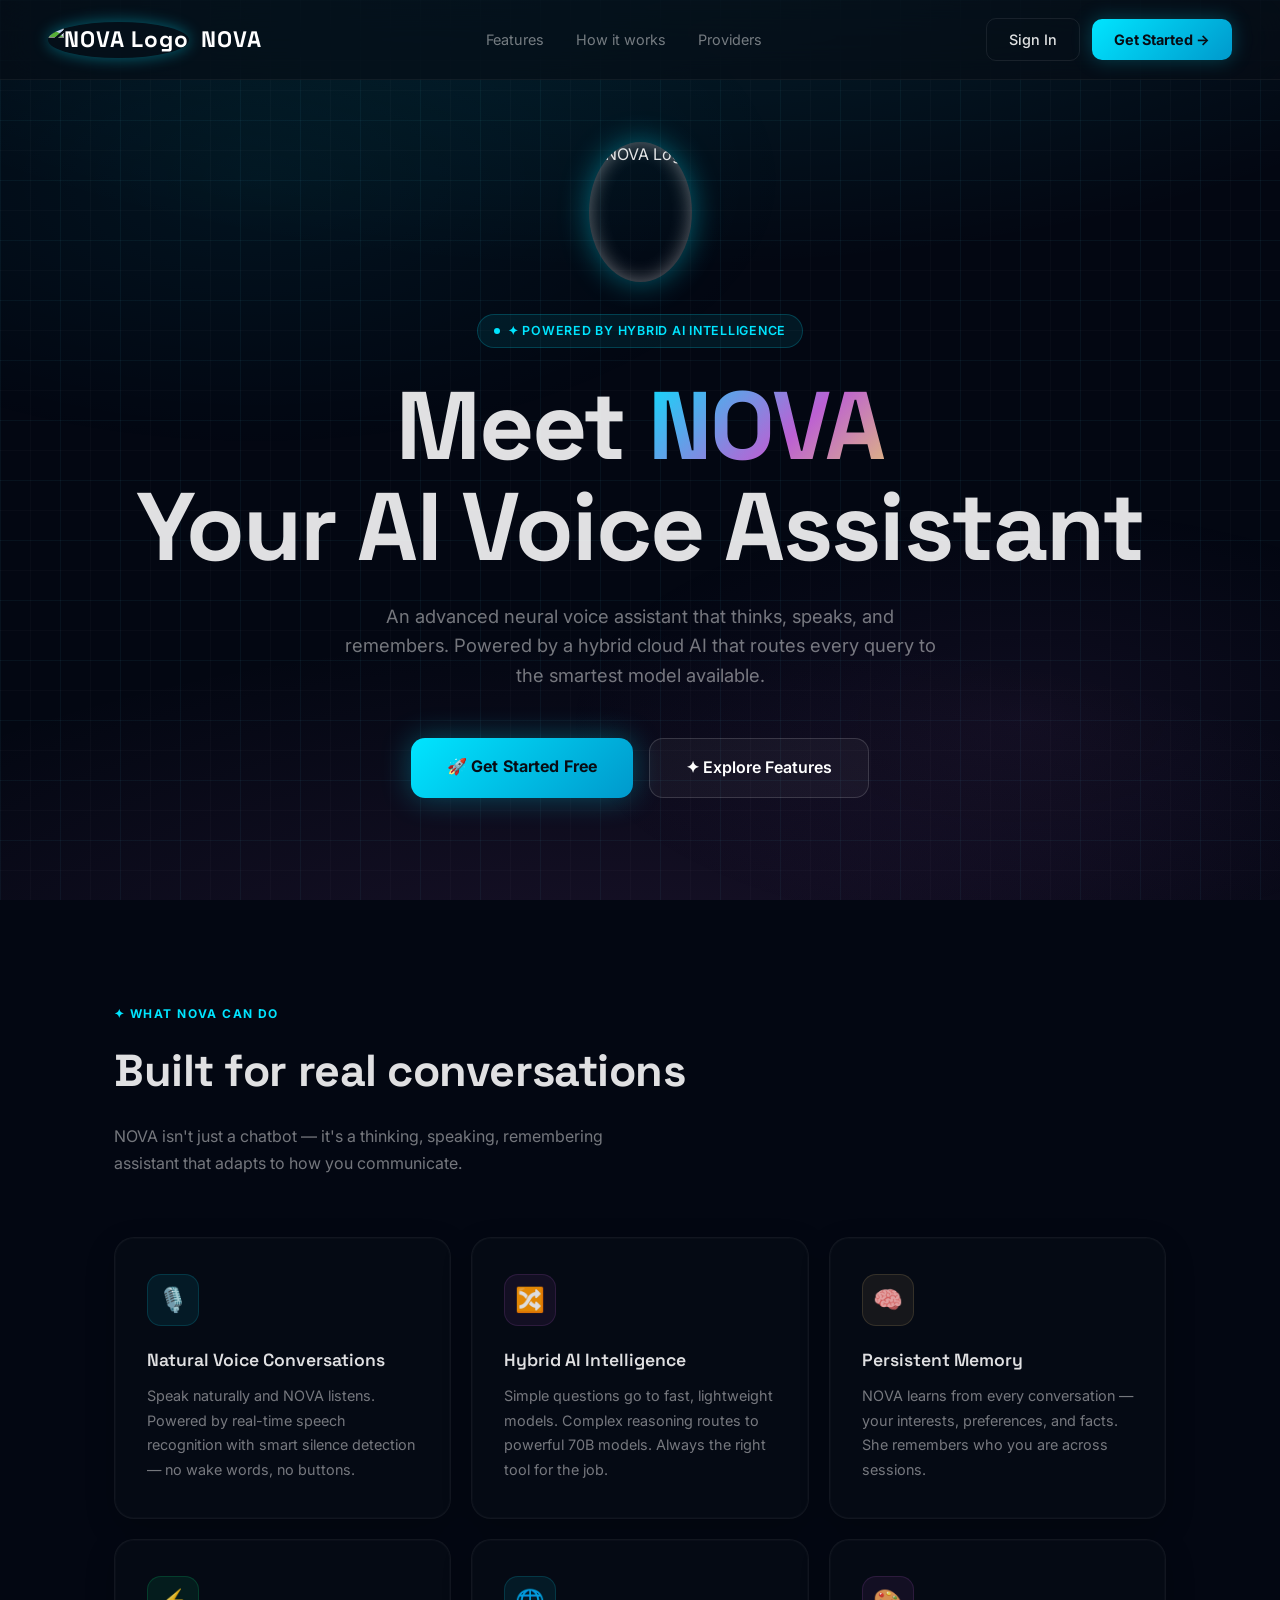
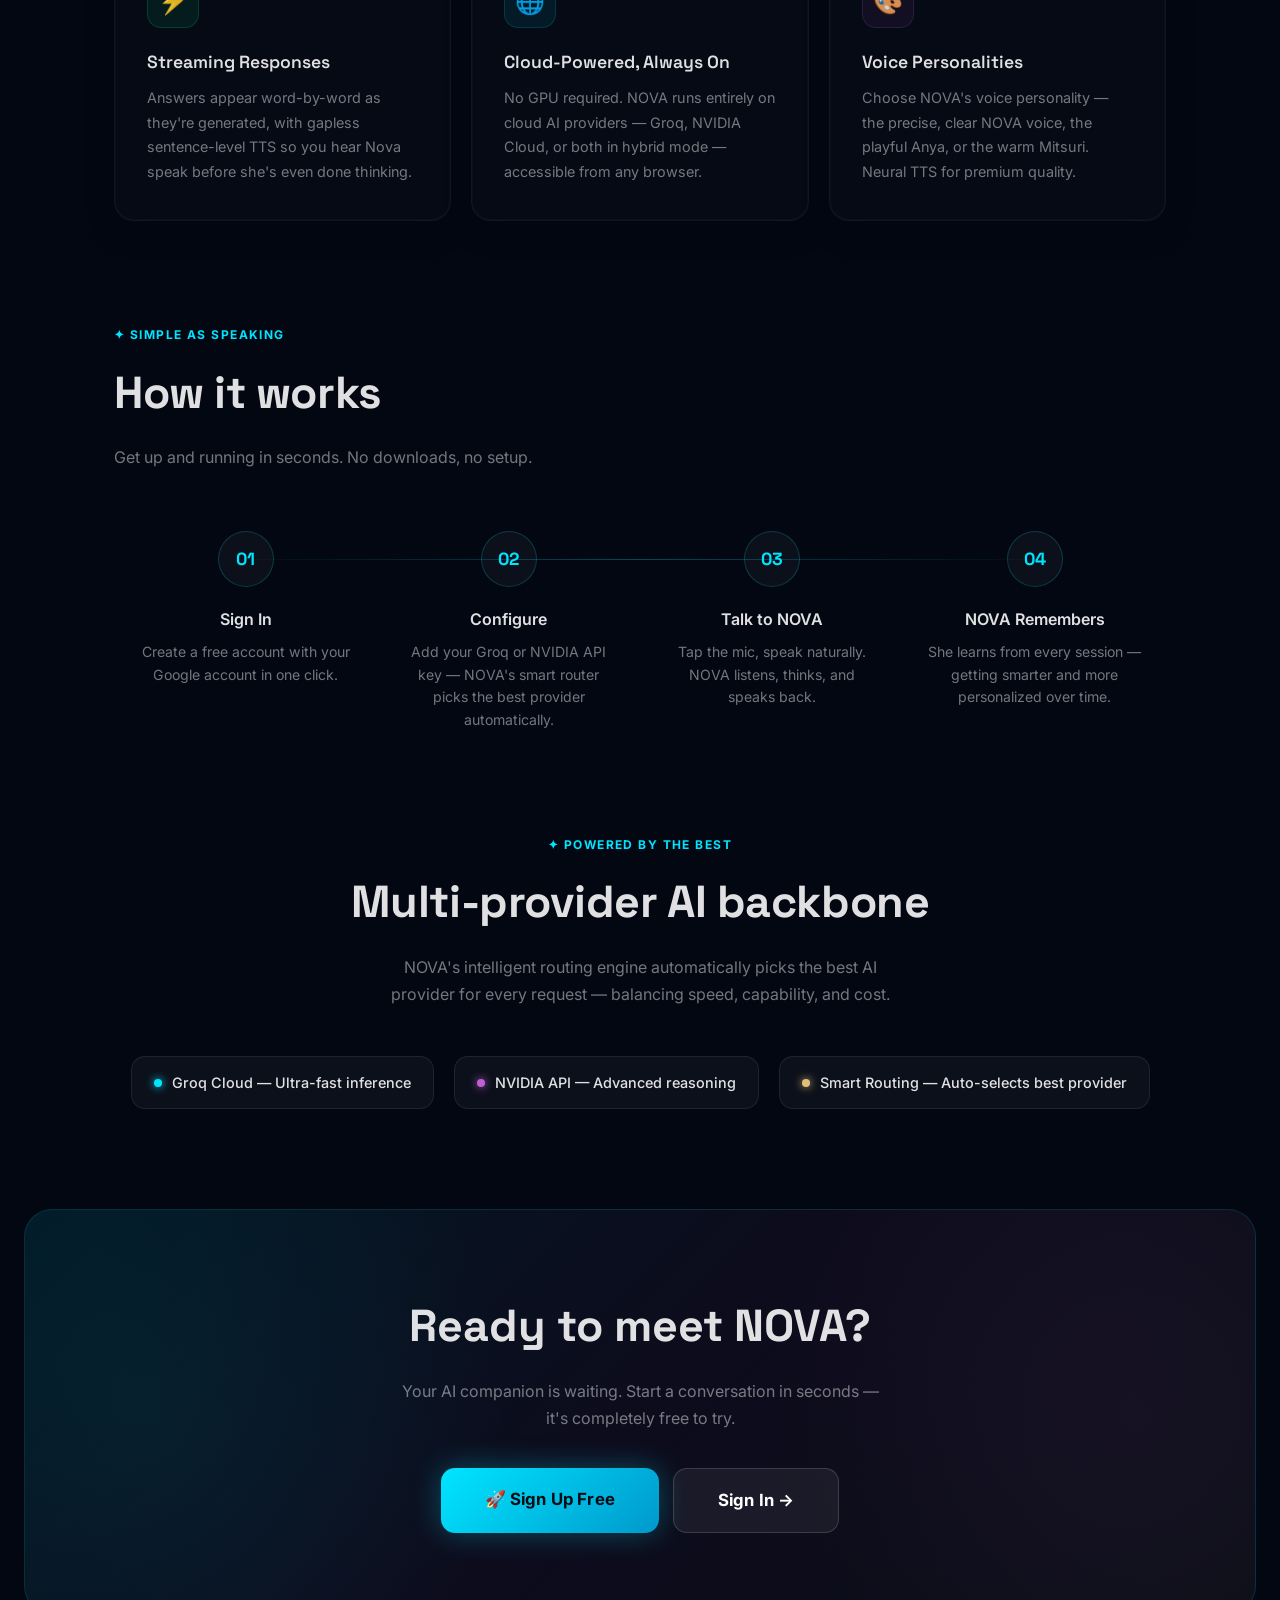
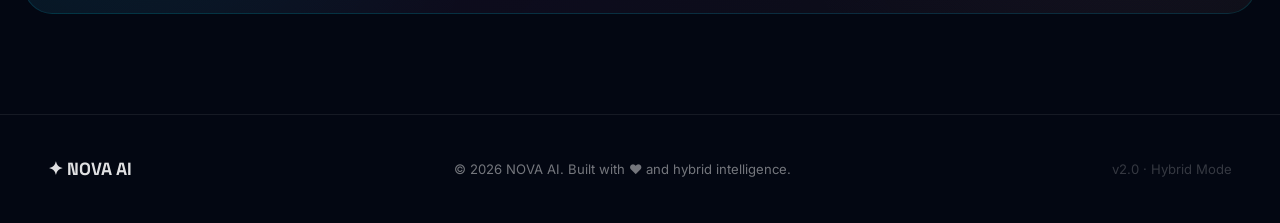
==== commit d14e49e4: "Updated NOVA assistant features" ====
--- a/Frontend/landing.html
+++ b/Frontend/landing.html
@@ -836,7 +836,7 @@
             <div class="feature-card reveal">
                 <div class="feature-icon">🌐</div>
                 <div class="feature-title">Cloud-Powered, Always On</div>
-                <div class="feature-desc">No GPU required. NOVA runs entirely on cloud AI providers — Groq, Ollama
+                <div class="feature-desc">No GPU required. NOVA runs entirely on cloud AI providers — Groq, NVIDIA
                     Cloud, or both in hybrid mode — accessible from any browser.</div>
             </div>
             <div class="feature-card reveal">
@@ -864,7 +864,7 @@
             <div class="how-step">
                 <div class="how-num">02</div>
                 <div class="how-title">Configure</div>
-                <div class="how-desc">Add your Groq or Ollama Cloud API key — or use Hybrid mode for the best of both.
+                <div class="how-desc">Add your Groq or NVIDIA API key — NOVA's smart router picks the best provider automatically.
                 </div>
             </div>
             <div class="how-step">
@@ -887,15 +887,14 @@
             <span class="section-label">✦ Powered by the best</span>
             <h2 class="section-title">Multi-provider AI backbone</h2>
             <p class="section-sub" style="margin:0 auto 0;">
-                NOVA's hybrid engine automatically picks the best available AI provider for every request —
+                NOVA's intelligent routing engine automatically picks the best AI provider for every request —
                 balancing speed, capability, and cost.
             </p>
         </div>
         <div class="providers-row reveal">
             <div class="provider-chip"><span class="dot dot-cyan"></span> Groq Cloud — Ultra-fast inference</div>
-            <div class="provider-chip"><span class="dot dot-purple"></span> Ollama Cloud — Lightweight models</div>
-            <div class="provider-chip"><span class="dot dot-gold"></span> Hybrid Mode — Best of both</div>
-            <div class="provider-chip"><span class="dot dot-green"></span> Ollama Local — Private & offline</div>
+            <div class="provider-chip"><span class="dot dot-purple"></span> NVIDIA API — Advanced reasoning</div>
+            <div class="provider-chip"><span class="dot dot-gold"></span> Smart Routing — Auto-selects best provider</div>
         </div>
     </div>
 
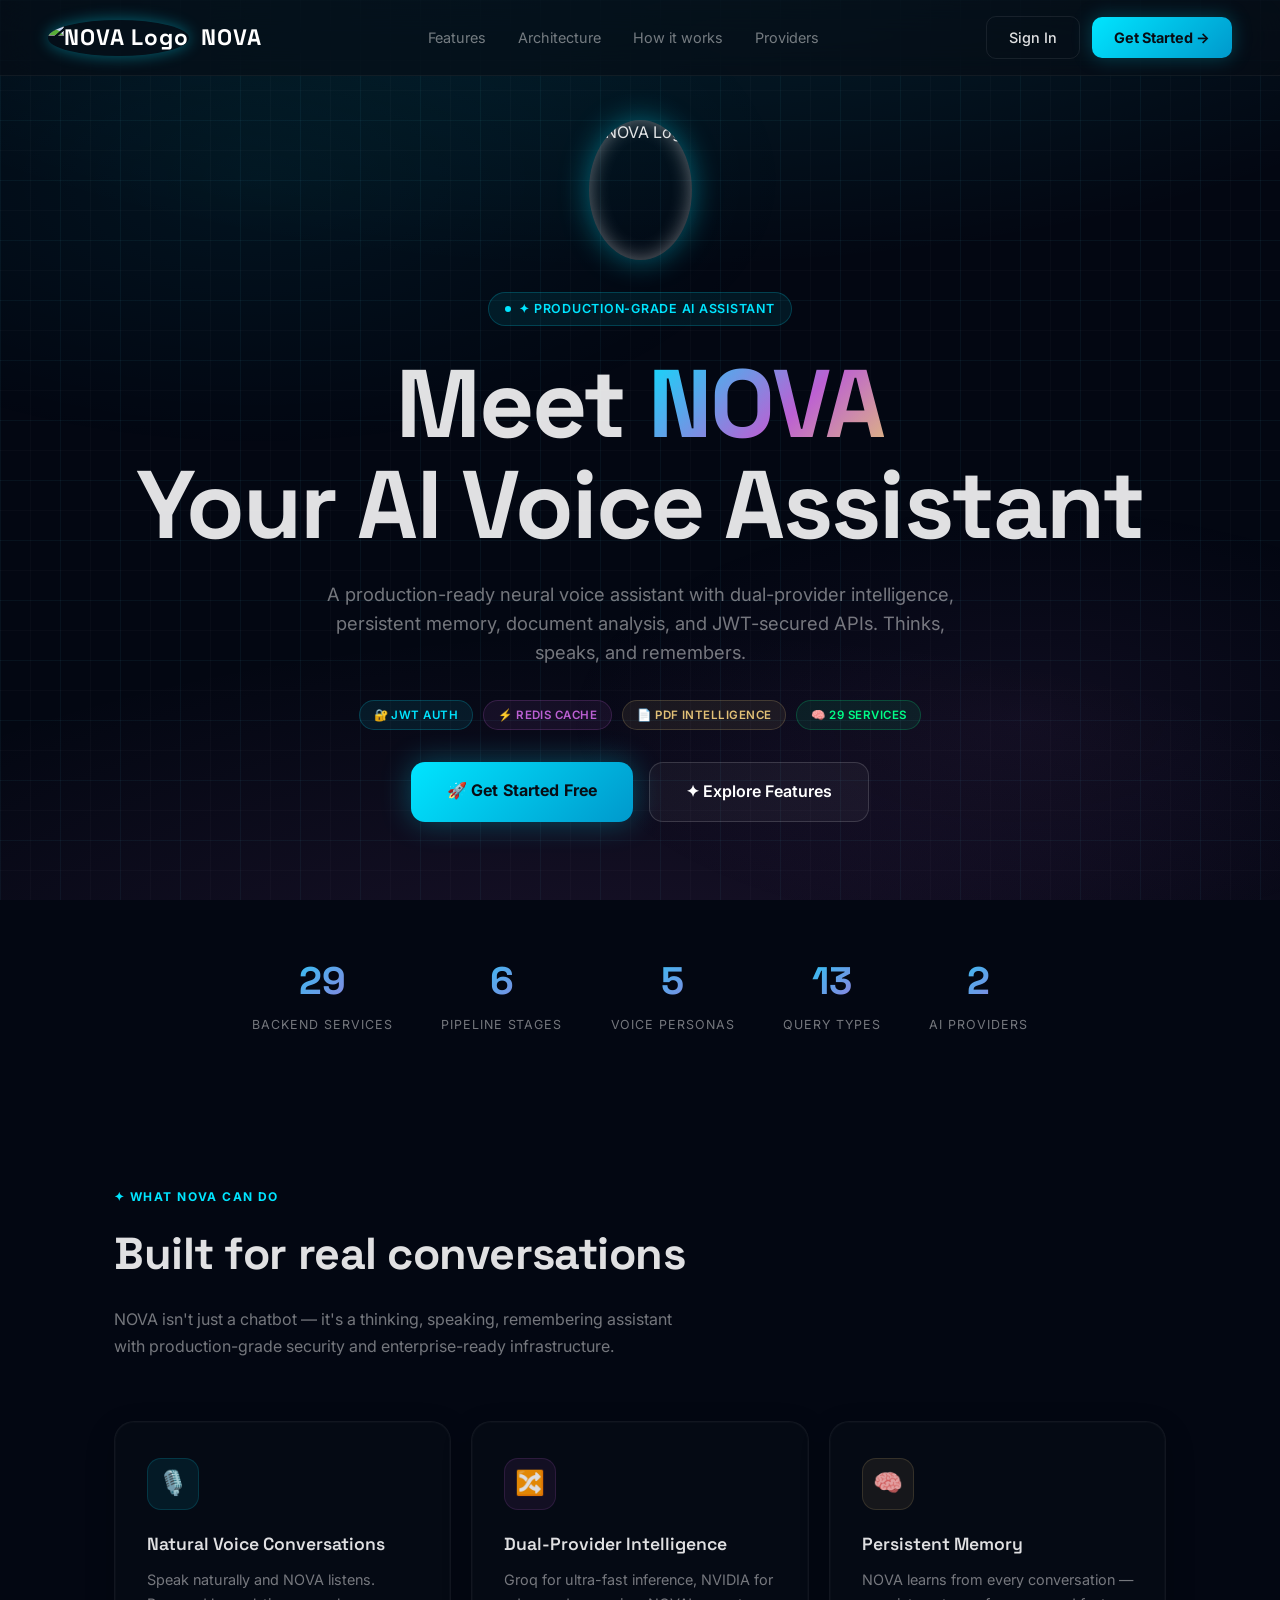
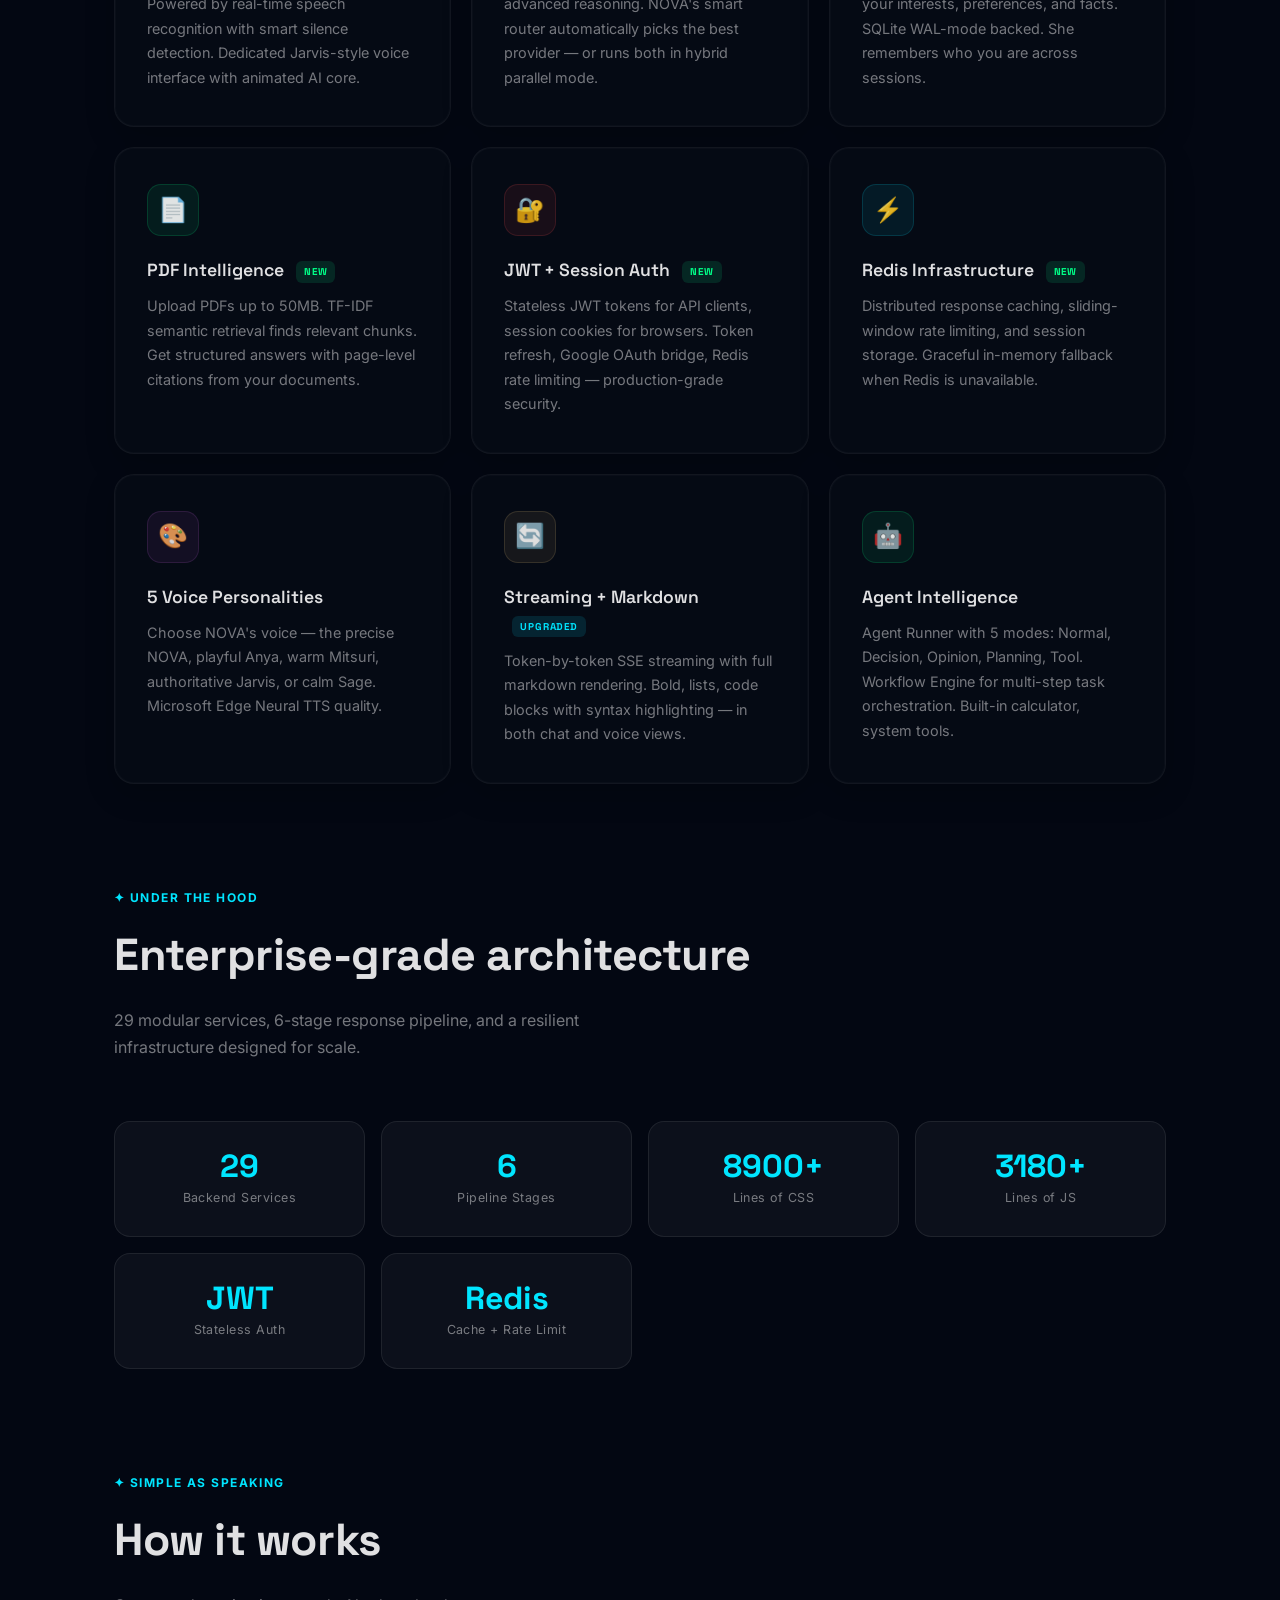
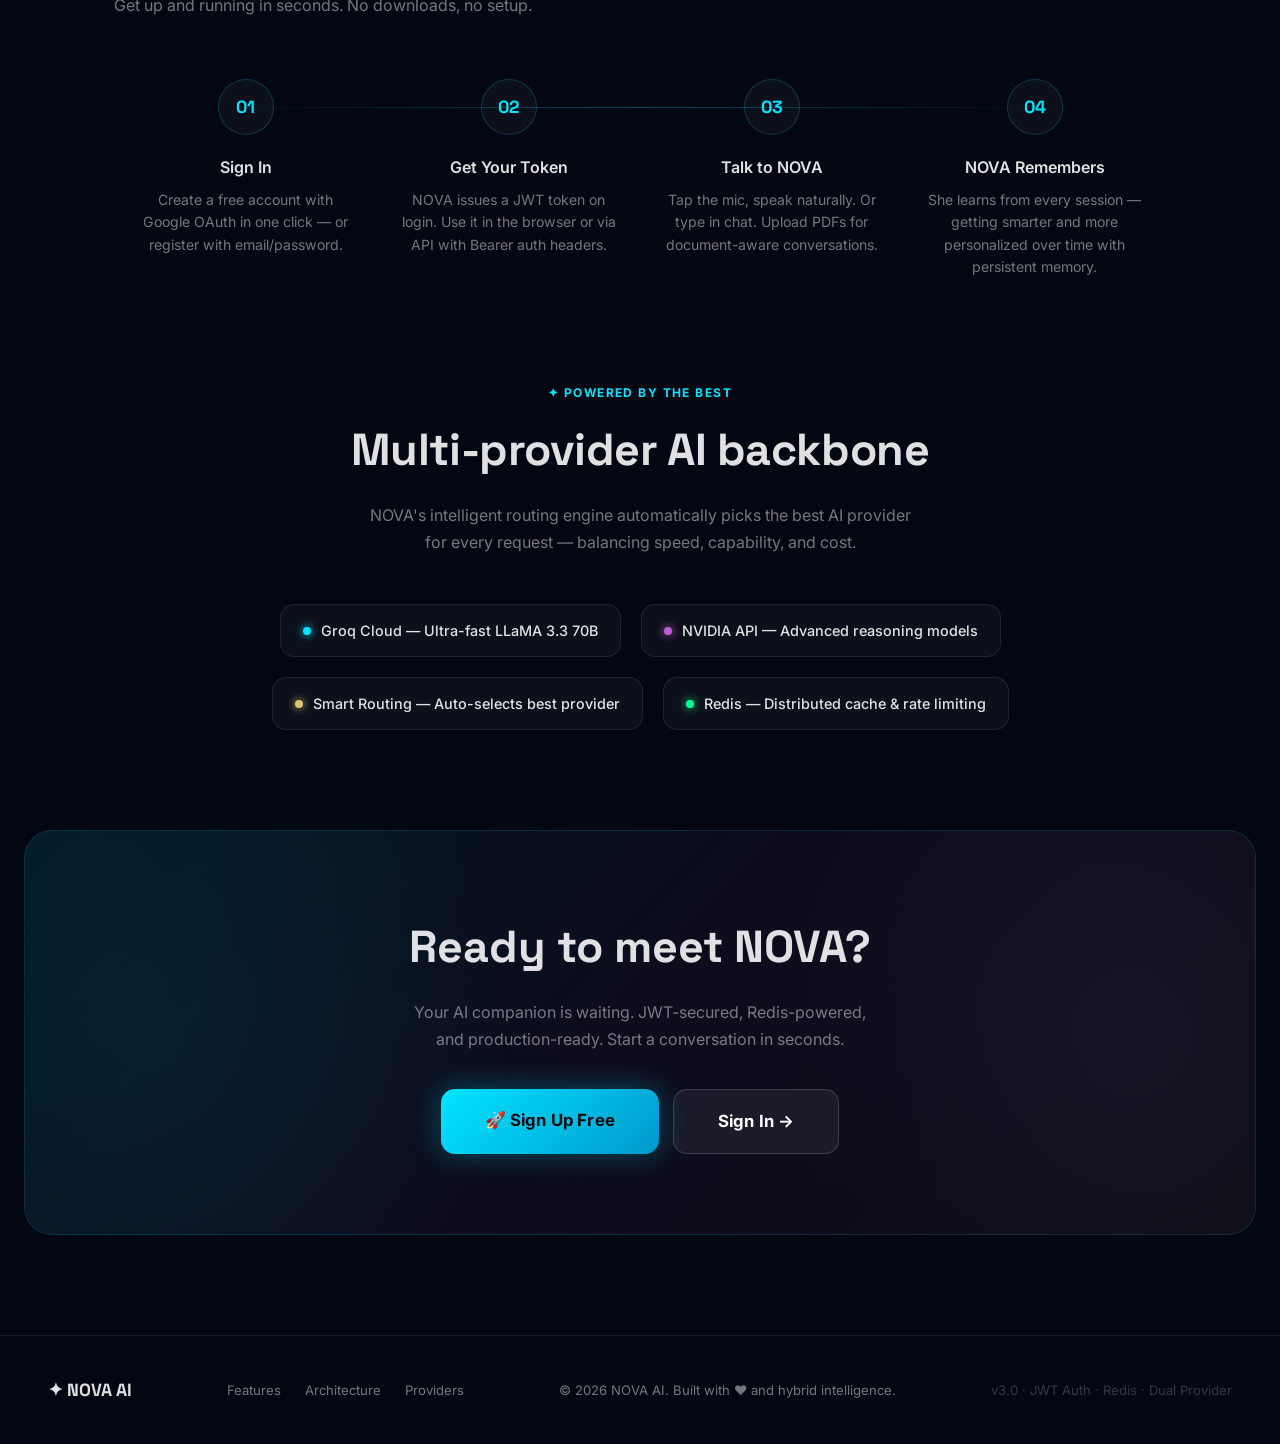
==== commit 6b504187: "Updated NOVA assistant features" ====
--- a/Frontend/landing.html
+++ b/Frontend/landing.html
@@ -4,14 +4,17 @@
 <head>
     <meta charset="UTF-8">
     <meta name="viewport" content="width=device-width, initial-scale=1.0">
-    <title>NOVA AI — Your Neural Voice Assistant</title>
+    <title>NOVA AI — Neural Voice Assistant | Hybrid Cloud Intelligence</title>
     <meta name="description"
-        content="NOVA is an advanced AI voice assistant powered by hybrid cloud intelligence. Have natural conversations, get instant answers, and experience the future of AI.">
+        content="NOVA is a production-grade AI voice assistant with JWT authentication, dual-provider intelligence (Groq + NVIDIA), persistent memory, PDF analysis, and a premium futuristic UI.">
+    <meta name="keywords" content="AI assistant, voice assistant, chatbot, GPT, LLM, Groq, NVIDIA, neural TTS, AI agent">
     <link rel="preconnect" href="https://fonts.googleapis.com">
     <link rel="preconnect" href="https://fonts.gstatic.com" crossorigin>
     <link
         href="https://fonts.googleapis.com/css2?family=Inter:wght@300;400;500;600;700;800;900&family=Space+Grotesk:wght@300;400;500;600;700&display=swap"
         rel="stylesheet">
+    <link rel="icon" type="image/svg+xml"
+        href="data:image/svg+xml,<svg xmlns='http://www.w3.org/2000/svg' viewBox='0 0 100 100'><rect width='100' height='100' rx='16' fill='%23030812'/><polygon points='50,8 88,28 88,72 50,92 12,72 12,28' fill='none' stroke='%2300e5ff' stroke-width='3' opacity='0.85'/><polygon points='50,14 82,31 82,69 50,86 18,69 18,31' fill='%230a1428' opacity='0.9'/><text y='72' x='26' font-size='58' font-family='serif' font-weight='bold' fill='%23e2c077'>N</text></svg>">
     <script src="https://cdnjs.cloudflare.com/ajax/libs/three.js/r128/three.min.js"></script>
     <style>
         *,
@@ -40,7 +43,7 @@
         body {
             font-family: 'Inter', sans-serif;
             background-color: #030712;
-            background-image: 
+            background-image:
                 radial-gradient(ellipse 80% 50% at 50% -20%, rgba(0, 229, 255, 0.15) 0%, transparent 100%),
                 radial-gradient(ellipse 80% 50% at 50% 120%, rgba(188, 96, 211, 0.15) 0%, transparent 100%),
                 linear-gradient(rgba(255, 255, 255, 0.02) 1px, transparent 1px),
@@ -66,7 +69,7 @@
         #physics-layer {
             position: fixed;
             inset: 0;
-            z-index: 1; /* Captures mouse safely above the canvas but below content */
+            z-index: 1;
         }
 
         .bg-grid {
@@ -100,7 +103,7 @@
             display: flex;
             align-items: center;
             justify-content: space-between;
-            padding: 18px 48px;
+            padding: 16px 48px;
             background: rgba(8, 12, 20, 0.6);
             backdrop-filter: blur(24px);
             -webkit-backdrop-filter: blur(24px);
@@ -128,15 +131,8 @@
         }
 
         @keyframes orbPulse {
-
-            0%,
-            100% {
-                box-shadow: 0 0 16px rgba(0, 229, 255, 0.4);
-            }
-
-            50% {
-                box-shadow: 0 0 28px rgba(0, 229, 255, 0.7), 0 0 50px rgba(188, 96, 211, 0.3);
-            }
+            0%, 100% { box-shadow: 0 0 16px rgba(0, 229, 255, 0.4); }
+            50% { box-shadow: 0 0 28px rgba(0, 229, 255, 0.7), 0 0 50px rgba(188, 96, 211, 0.3); }
         }
 
         .nav-links {
@@ -152,9 +148,7 @@
             transition: color 0.2s;
         }
 
-        .nav-links a:hover {
-            color: white;
-        }
+        .nav-links a:hover { color: white; }
 
         .nav-cta {
             display: flex;
@@ -174,11 +168,7 @@
             text-decoration: none;
             transition: all 0.2s;
         }
-
-        .btn-ghost:hover {
-            background: rgba(255, 255, 255, 0.06);
-            border-color: rgba(255, 255, 255, 0.2);
-        }
+        .btn-ghost:hover { background: rgba(255, 255, 255, 0.06); border-color: rgba(255, 255, 255, 0.2); }
 
         .btn-primary {
             padding: 9px 22px;
@@ -193,11 +183,7 @@
             transition: all 0.25s;
             box-shadow: 0 0 20px rgba(0, 229, 255, 0.25);
         }
-
-        .btn-primary:hover {
-            transform: translateY(-1px);
-            box-shadow: 0 0 30px rgba(0, 229, 255, 0.4);
-        }
+        .btn-primary:hover { transform: translateY(-1px); box-shadow: 0 0 30px rgba(0, 229, 255, 0.4); }
 
         /* ─── HERO ─── */
         .hero {
@@ -210,6 +196,20 @@
             justify-content: center;
             padding: 120px 24px 80px;
             text-align: center;
+        }
+
+        .hero-logo-img {
+            height: 140px;
+            width: auto;
+            border-radius: 50%;
+            box-shadow: 0 0 30px rgba(0, 229, 255, 0.4), inset 0 0 20px rgba(255,255,255,0.4);
+            margin-bottom: 32px;
+            animation: orbFloat 4s ease-in-out infinite;
+        }
+
+        @keyframes orbFloat {
+            0%, 100% { transform: translateY(0); }
+            50% { transform: translateY(-12px); box-shadow: 0 12px 40px rgba(0, 229, 255, 0.6), inset 0 0 20px rgba(255,255,255,0.4); }
         }
 
         .hero-badge {
@@ -238,17 +238,7 @@
             animation: blink 1.5s ease-in-out infinite;
         }
 
-        @keyframes blink {
-
-            0%,
-            100% {
-                opacity: 1
-            }
-
-            50% {
-                opacity: 0.3
-            }
-        }
+        @keyframes blink { 0%, 100% { opacity: 1 } 50% { opacity: 0.3 } }
 
         .hero-title {
             font-family: 'Space Grotesk', sans-serif;
@@ -267,13 +257,40 @@
         }
 
         .hero-subtitle {
-            max-width: 600px;
-            margin: 24px auto 48px;
+            max-width: 640px;
+            margin: 24px auto 32px;
             font-size: 1.15rem;
             color: var(--muted);
             font-weight: 400;
             animation: fadeUp 0.7s ease 0.2s both;
         }
+
+        /* ─── Version badge row ─── */
+        .hero-version-row {
+            display: flex;
+            gap: 10px;
+            justify-content: center;
+            flex-wrap: wrap;
+            margin-bottom: 32px;
+            animation: fadeUp 0.7s ease 0.25s both;
+        }
+
+        .version-chip {
+            display: inline-flex;
+            align-items: center;
+            gap: 6px;
+            padding: 5px 14px;
+            border-radius: 100px;
+            font-size: 0.72rem;
+            font-weight: 600;
+            letter-spacing: 0.04em;
+            text-transform: uppercase;
+        }
+
+        .version-chip.cyan { background: rgba(0, 229, 255, 0.08); border: 1px solid rgba(0, 229, 255, 0.2); color: var(--cyan); }
+        .version-chip.purple { background: rgba(188, 96, 211, 0.08); border: 1px solid rgba(188, 96, 211, 0.2); color: var(--purple); }
+        .version-chip.gold { background: rgba(226, 192, 119, 0.08); border: 1px solid rgba(226, 192, 119, 0.2); color: var(--gold); }
+        .version-chip.green { background: rgba(0, 255, 136, 0.08); border: 1px solid rgba(0, 255, 136, 0.2); color: #00ff88; }
 
         .hero-actions {
             display: flex;
@@ -297,11 +314,7 @@
             box-shadow: 0 0 30px rgba(0, 229, 255, 0.3);
             letter-spacing: 0.01em;
         }
-
-        .btn-hero-primary:hover {
-            transform: translateY(-2px);
-            box-shadow: 0 0 50px rgba(0, 229, 255, 0.5);
-        }
+        .btn-hero-primary:hover { transform: translateY(-2px); box-shadow: 0 0 50px rgba(0, 229, 255, 0.5); }
 
         .btn-hero-ghost {
             padding: 16px 36px;
@@ -316,57 +329,48 @@
             transition: all 0.25s;
             backdrop-filter: blur(10px);
         }
-
-        .btn-hero-ghost:hover {
-            background: rgba(255, 255, 255, 0.08);
-            border-color: rgba(255, 255, 255, 0.3);
-            transform: translateY(-2px);
-        }
+        .btn-hero-ghost:hover { background: rgba(255, 255, 255, 0.08); border-color: rgba(255, 255, 255, 0.3); transform: translateY(-2px); }
 
         @keyframes fadeUp {
-            from {
-                opacity: 0;
-                transform: translateY(24px);
-            }
-
-            to {
-                opacity: 1;
-                transform: translateY(0);
-            }
-        }
-
-        /* ─── TRUSTED BY ─── */
-        .trusted {
+            from { opacity: 0; transform: translateY(24px); }
+            to { opacity: 1; transform: translateY(0); }
+        }
+
+        /* ─── STATS BAR ─── */
+        .stats-bar {
             position: relative;
             z-index: 1;
-            padding: 20px 24px;
+            display: flex;
+            align-items: center;
+            justify-content: center;
+            gap: 48px;
+            padding: 48px 24px;
+            flex-wrap: wrap;
+        }
+
+        .stat-item {
             text-align: center;
         }
 
-        .trusted p {
-            font-size: 0.8rem;
+        .stat-num {
+            font-family: 'Space Grotesk', sans-serif;
+            font-size: 2.4rem;
+            font-weight: 700;
+            background: linear-gradient(135deg, var(--cyan), var(--purple));
+            -webkit-background-clip: text;
+            background-clip: text;
+            -webkit-text-fill-color: transparent;
+        }
+
+        .stat-label {
+            font-size: 0.78rem;
             color: var(--muted);
             letter-spacing: 0.08em;
             text-transform: uppercase;
-            margin-bottom: 16px;
-        }
-
-        .trusted-logos {
-            display: flex;
-            align-items: center;
-            justify-content: center;
-            gap: 36px;
-            flex-wrap: wrap;
-        }
-
-        .trusted-logo {
-            font-size: 0.85rem;
-            font-weight: 600;
-            color: rgba(255, 255, 255, 0.2);
-            letter-spacing: 0.06em;
-        }
-
-        /* ─── FEATURE CARDS ─── */
+            margin-top: 4px;
+        }
+
+        /* ─── SECTIONS ─── */
         .section {
             position: relative;
             z-index: 1;
@@ -394,13 +398,14 @@
         }
 
         .section-sub {
-            max-width: 520px;
+            max-width: 560px;
             color: var(--muted);
             font-size: 1rem;
             margin-bottom: 60px;
             line-height: 1.7;
         }
 
+        /* ─── FEATURE CARDS ─── */
         .features-grid {
             display: grid;
             grid-template-columns: repeat(auto-fit, minmax(300px, 1fr));
@@ -417,7 +422,6 @@
             overflow: hidden;
             box-shadow: 0 10px 30px rgba(0, 0, 0, 0.2), inset 0 0 0 1px rgba(255, 255, 255, 0.02);
         }
-
         .feature-card::before {
             content: '';
             position: absolute;
@@ -427,16 +431,12 @@
             opacity: 0;
             transition: opacity 0.3s;
         }
-
         .feature-card:hover {
             transform: translateY(-8px);
             border-color: rgba(0, 229, 255, 0.25);
             box-shadow: 0 20px 40px rgba(0, 0, 0, 0.4), inset 0 0 20px rgba(0, 229, 255, 0.05);
         }
-
-        .feature-card:hover::before {
-            opacity: 1;
-        }
+        .feature-card:hover::before { opacity: 1; }
 
         .feature-icon {
             width: 52px;
@@ -450,33 +450,74 @@
             background: rgba(0, 229, 255, 0.08);
             border: 1px solid rgba(0, 229, 255, 0.15);
         }
-
-        .feature-icon.purple {
-            background: rgba(188, 96, 211, 0.08);
-            border-color: rgba(188, 96, 211, 0.15);
-        }
-
-        .feature-icon.gold {
-            background: rgba(226, 192, 119, 0.08);
-            border-color: rgba(226, 192, 119, 0.15);
-        }
-
-        .feature-icon.green {
-            background: rgba(0, 255, 136, 0.08);
-            border-color: rgba(0, 255, 136, 0.15);
-        }
+        .feature-icon.purple { background: rgba(188, 96, 211, 0.08); border-color: rgba(188, 96, 211, 0.15); }
+        .feature-icon.gold { background: rgba(226, 192, 119, 0.08); border-color: rgba(226, 192, 119, 0.15); }
+        .feature-icon.green { background: rgba(0, 255, 136, 0.08); border-color: rgba(0, 255, 136, 0.15); }
+        .feature-icon.red { background: rgba(255, 80, 80, 0.08); border-color: rgba(255, 80, 80, 0.15); }
 
         .feature-title {
             font-family: 'Space Grotesk', sans-serif;
             font-size: 1.1rem;
             font-weight: 600;
             margin-bottom: 10px;
+            position: relative;
         }
 
         .feature-desc {
             color: var(--muted);
             font-size: 0.9rem;
             line-height: 1.7;
+            position: relative;
+        }
+
+        .feature-tag {
+            display: inline-block;
+            font-size: 0.62rem;
+            font-weight: 700;
+            letter-spacing: 0.08em;
+            text-transform: uppercase;
+            padding: 3px 8px;
+            border-radius: 6px;
+            margin-left: 8px;
+            vertical-align: middle;
+        }
+        .feature-tag.new { background: rgba(0, 255, 136, 0.12); color: #00ff88; }
+        .feature-tag.upgraded { background: rgba(0, 229, 255, 0.12); color: var(--cyan); }
+
+        /* ─── ARCHITECTURE SECTION ─── */
+        .arch-grid {
+            display: grid;
+            grid-template-columns: repeat(auto-fit, minmax(200px, 1fr));
+            gap: 16px;
+        }
+
+        .arch-card {
+            text-align: center;
+            padding: 28px 20px;
+            border-radius: 16px;
+            background: var(--card);
+            border: 1px solid var(--border);
+            transition: all 0.3s;
+        }
+
+        .arch-card:hover {
+            border-color: rgba(0, 229, 255, 0.25);
+            transform: translateY(-4px);
+        }
+
+        .arch-num {
+            font-family: 'Space Grotesk', sans-serif;
+            font-size: 2rem;
+            font-weight: 700;
+            color: var(--cyan);
+            line-height: 1;
+        }
+
+        .arch-label {
+            font-size: 0.78rem;
+            color: var(--muted);
+            margin-top: 6px;
+            letter-spacing: 0.04em;
         }
 
         /* ─── HOW IT WORKS ─── */
@@ -486,7 +527,6 @@
             gap: 0;
             position: relative;
         }
-
         .how-grid::before {
             content: '';
             position: absolute;
@@ -498,10 +538,7 @@
             opacity: 0.3;
         }
 
-        .how-step {
-            text-align: center;
-            padding: 0 24px;
-        }
+        .how-step { text-align: center; padding: 0 24px; }
 
         .how-num {
             width: 56px;
@@ -519,16 +556,8 @@
             color: var(--cyan);
         }
 
-        .how-title {
-            font-weight: 600;
-            margin-bottom: 8px;
-        }
-
-        .how-desc {
-            color: var(--muted);
-            font-size: 0.88rem;
-            line-height: 1.6;
-        }
+        .how-title { font-weight: 600; margin-bottom: 8px; }
+        .how-desc { color: var(--muted); font-size: 0.88rem; line-height: 1.6; }
 
         /* ─── PROVIDERS ─── */
         .providers-row {
@@ -557,25 +586,11 @@
             border-radius: 50%;
         }
 
-        .dot-cyan {
-            background: var(--cyan);
-            box-shadow: 0 0 8px var(--cyan);
-        }
-
-        .dot-purple {
-            background: var(--purple);
-            box-shadow: 0 0 8px var(--purple);
-        }
-
-        .dot-gold {
-            background: var(--gold);
-            box-shadow: 0 0 8px var(--gold);
-        }
-
-        .dot-green {
-            background: #00ff88;
-            box-shadow: 0 0 8px #00ff88;
-        }
+        .dot-cyan { background: var(--cyan); box-shadow: 0 0 8px var(--cyan); }
+        .dot-purple { background: var(--purple); box-shadow: 0 0 8px var(--purple); }
+        .dot-gold { background: var(--gold); box-shadow: 0 0 8px var(--gold); }
+        .dot-green { background: #00ff88; box-shadow: 0 0 8px #00ff88; }
+        .dot-red { background: #ff4444; box-shadow: 0 0 8px #ff4444; }
 
         /* ─── CTA BANNER ─── */
         .cta-banner {
@@ -592,7 +607,6 @@
             text-align: center;
             overflow: hidden;
         }
-
         .cta-banner::before {
             content: '';
             position: absolute;
@@ -602,7 +616,6 @@
             height: 200%;
             background: radial-gradient(ellipse, rgba(0, 229, 255, 0.06) 0%, transparent 70%);
         }
-
         .cta-banner::after {
             content: '';
             position: absolute;
@@ -621,16 +634,7 @@
             position: relative;
             z-index: 1;
         }
-
-        .cta-banner p {
-            color: var(--muted);
-            max-width: 480px;
-            margin: 0 auto 36px;
-            font-size: 1rem;
-            line-height: 1.7;
-            position: relative;
-            z-index: 1;
-        }
+        .cta-banner p { color: var(--muted); max-width: 480px; margin: 0 auto 36px; font-size: 1rem; line-height: 1.7; position: relative; z-index: 1; }
 
         .cta-banner-actions {
             display: flex;
@@ -652,27 +656,10 @@
             transition: all 0.25s;
             letter-spacing: 0.01em;
         }
-
-        .btn-large.primary {
-            background: linear-gradient(135deg, var(--cyan), #0099cc);
-            color: #080c14;
-            box-shadow: 0 0 30px rgba(0, 229, 255, 0.3);
-        }
-
-        .btn-large.primary:hover {
-            transform: translateY(-2px);
-            box-shadow: 0 0 50px rgba(0, 229, 255, 0.5);
-        }
-
-        .btn-large.secondary {
-            background: rgba(255, 255, 255, 0.06);
-            border: 1.5px solid rgba(255, 255, 255, 0.15);
-            color: white;
-        }
-
-        .btn-large.secondary:hover {
-            background: rgba(255, 255, 255, 0.1);
-        }
+        .btn-large.primary { background: linear-gradient(135deg, var(--cyan), #0099cc); color: #080c14; box-shadow: 0 0 30px rgba(0, 229, 255, 0.3); }
+        .btn-large.primary:hover { transform: translateY(-2px); box-shadow: 0 0 50px rgba(0, 229, 255, 0.5); }
+        .btn-large.secondary { background: rgba(255, 255, 255, 0.06); border: 1.5px solid rgba(255, 255, 255, 0.15); color: white; }
+        .btn-large.secondary:hover { background: rgba(255, 255, 255, 0.1); }
 
         /* ─── FOOTER ─── */
         footer {
@@ -686,72 +673,36 @@
             flex-wrap: wrap;
             gap: 16px;
         }
-
-        footer .logo {
-            font-family: 'Space Grotesk', sans-serif;
-            font-weight: 700;
-            font-size: 1.1rem;
-        }
-
-        footer p {
+        footer .logo { font-family: 'Space Grotesk', sans-serif; font-weight: 700; font-size: 1.1rem; }
+        footer p { color: var(--muted); font-size: 0.82rem; }
+
+        .footer-links {
+            display: flex;
+            gap: 24px;
+        }
+
+        .footer-links a {
             color: var(--muted);
+            text-decoration: none;
             font-size: 0.82rem;
-        }
-
-        /* ─── Scroll-reveal (simple) ─── */
-        .reveal {
-            opacity: 0;
-            transform: translateY(30px);
-            transition: all 0.6s ease;
-        }
-
-        .reveal.visible {
-            opacity: 1;
-            transform: translateY(0);
-        }
+            transition: color 0.2s;
+        }
+        .footer-links a:hover { color: var(--cyan); }
+
+        /* ─── Scroll-reveal ─── */
+        .reveal { opacity: 0; transform: translateY(30px); transition: all 0.6s ease; }
+        .reveal.visible { opacity: 1; transform: translateY(0); }
 
         /* ─── Mobile ─── */
         @media(max-width:768px) {
-            nav {
-                padding: 14px 20px;
-            }
-
-            .nav-links {
-                display: none;
-            }
-
-            .hero {
-                padding: 100px 20px 60px;
-            }
-
-            .hero-visual {
-                width: 240px;
-                height: 240px;
-            }
-
-            .cta-banner {
-                padding: 48px 24px;
-                margin: 0 12px 60px;
-            }
-
-            footer {
-                flex-direction: column;
-                padding: 30px 20px;
-            }
-        }
-
-        /* Float Logo Animation */
-        .hero-logo-img {
-            height: 140px;
-            width: auto;
-            border-radius: 50%;
-            box-shadow: 0 0 30px rgba(0, 229, 255, 0.4), inset 0 0 20px rgba(255,255,255,0.4);
-            margin-bottom: 32px;
-            animation: orbFloat 4s ease-in-out infinite;
-        }
-        @keyframes orbFloat {
-            0%, 100% { transform: translateY(0); }
-            50% { transform: translateY(-12px); box-shadow: 0 12px 40px rgba(0, 229, 255, 0.6), inset 0 0 20px rgba(255,255,255,0.4); }
+            nav { padding: 14px 20px; }
+            .nav-links { display: none; }
+            .hero { padding: 100px 20px 60px; }
+            .hero-logo-img { height: 100px; }
+            .stats-bar { gap: 24px; }
+            .stat-num { font-size: 1.8rem; }
+            .cta-banner { padding: 48px 24px; margin: 0 12px 60px; }
+            footer { flex-direction: column; padding: 30px 20px; }
         }
     </style>
 </head>
@@ -772,6 +723,7 @@
         </a>
         <div class="nav-links">
             <a href="#features">Features</a>
+            <a href="#architecture">Architecture</a>
             <a href="#how-it-works">How it works</a>
             <a href="#providers">Providers</a>
         </div>
@@ -781,22 +733,53 @@
         </div>
     </nav>
 
+    <!-- HERO -->
     <section class="hero">
         <img src="/static/nova_logo.png" alt="NOVA Logo" class="hero-logo-img">
-        <div class="hero-badge">✦ Powered by Hybrid AI Intelligence</div>
+        <div class="hero-badge">✦ Production-Grade AI Assistant</div>
         <h1 class="hero-title">
             Meet <span class="gradient-text">NOVA</span><br>
             Your AI Voice Assistant
         </h1>
         <p class="hero-subtitle">
-            An advanced neural voice assistant that thinks, speaks, and remembers.
-            Powered by a hybrid cloud AI that routes every query to the smartest model available.
+            A production-ready neural voice assistant with dual-provider intelligence, persistent memory,
+            document analysis, and JWT-secured APIs. Thinks, speaks, and remembers.
         </p>
+        <div class="hero-version-row">
+            <span class="version-chip cyan">🔐 JWT Auth</span>
+            <span class="version-chip purple">⚡ Redis Cache</span>
+            <span class="version-chip gold">📄 PDF Intelligence</span>
+            <span class="version-chip green">🧠 29 Services</span>
+        </div>
         <div class="hero-actions">
             <a href="/login" class="btn-hero-primary">🚀 Get Started Free</a>
             <a href="#features" class="btn-hero-ghost">✦ Explore Features</a>
         </div>
     </section>
+
+    <!-- STATS BAR -->
+    <div class="stats-bar reveal">
+        <div class="stat-item">
+            <div class="stat-num">29</div>
+            <div class="stat-label">Backend Services</div>
+        </div>
+        <div class="stat-item">
+            <div class="stat-num">6</div>
+            <div class="stat-label">Pipeline Stages</div>
+        </div>
+        <div class="stat-item">
+            <div class="stat-num">5</div>
+            <div class="stat-label">Voice Personas</div>
+        </div>
+        <div class="stat-item">
+            <div class="stat-num">13</div>
+            <div class="stat-label">Query Types</div>
+        </div>
+        <div class="stat-item">
+            <div class="stat-num">2</div>
+            <div class="stat-label">AI Providers</div>
+        </div>
+    </div>
 
     <!-- FEATURES -->
     <div class="section" id="features">
@@ -805,7 +788,7 @@
             <h2 class="section-title">Built for real conversations</h2>
             <p class="section-sub">
                 NOVA isn't just a chatbot — it's a thinking, speaking, remembering assistant
-                that adapts to how you communicate.
+                with production-grade security and enterprise-ready infrastructure.
             </p>
         </div>
         <div class="features-grid">
@@ -813,37 +796,90 @@
                 <div class="feature-icon">🎙️</div>
                 <div class="feature-title">Natural Voice Conversations</div>
                 <div class="feature-desc">Speak naturally and NOVA listens. Powered by real-time speech recognition with
-                    smart silence detection — no wake words, no buttons.</div>
+                    smart silence detection. Dedicated Jarvis-style voice interface with animated AI core.</div>
             </div>
             <div class="feature-card reveal">
                 <div class="feature-icon purple">🔀</div>
-                <div class="feature-title">Hybrid AI Intelligence</div>
-                <div class="feature-desc">Simple questions go to fast, lightweight models. Complex reasoning routes to
-                    powerful 70B models. Always the right tool for the job.</div>
+                <div class="feature-title">Dual-Provider Intelligence</div>
+                <div class="feature-desc">Groq for ultra-fast inference, NVIDIA for advanced reasoning. NOVA's smart router
+                    automatically picks the best provider — or runs both in hybrid parallel mode.</div>
             </div>
             <div class="feature-card reveal">
                 <div class="feature-icon gold">🧠</div>
                 <div class="feature-title">Persistent Memory</div>
                 <div class="feature-desc">NOVA learns from every conversation — your interests, preferences, and facts.
-                    She remembers who you are across sessions.</div>
+                    SQLite WAL-mode backed. She remembers who you are across sessions.</div>
             </div>
             <div class="feature-card reveal">
-                <div class="feature-icon green">⚡</div>
-                <div class="feature-title">Streaming Responses</div>
-                <div class="feature-desc">Answers appear word-by-word as they're generated, with gapless sentence-level
-                    TTS so you hear Nova speak before she's even done thinking.</div>
+                <div class="feature-icon green">📄</div>
+                <div class="feature-title">PDF Intelligence <span class="feature-tag new">NEW</span></div>
+                <div class="feature-desc">Upload PDFs up to 50MB. TF-IDF semantic retrieval finds relevant chunks.
+                    Get structured answers with page-level citations from your documents.</div>
             </div>
             <div class="feature-card reveal">
-                <div class="feature-icon">🌐</div>
-                <div class="feature-title">Cloud-Powered, Always On</div>
-                <div class="feature-desc">No GPU required. NOVA runs entirely on cloud AI providers — Groq, NVIDIA
-                    Cloud, or both in hybrid mode — accessible from any browser.</div>
+                <div class="feature-icon red">🔐</div>
+                <div class="feature-title">JWT + Session Auth <span class="feature-tag new">NEW</span></div>
+                <div class="feature-desc">Stateless JWT tokens for API clients, session cookies for browsers.
+                    Token refresh, Google OAuth bridge, Redis rate limiting — production-grade security.</div>
+            </div>
+            <div class="feature-card reveal">
+                <div class="feature-icon">⚡</div>
+                <div class="feature-title">Redis Infrastructure <span class="feature-tag new">NEW</span></div>
+                <div class="feature-desc">Distributed response caching, sliding-window rate limiting, and session storage.
+                    Graceful in-memory fallback when Redis is unavailable.</div>
             </div>
             <div class="feature-card reveal">
                 <div class="feature-icon purple">🎨</div>
-                <div class="feature-title">Voice Personalities</div>
-                <div class="feature-desc">Choose NOVA's voice personality — the precise, clear NOVA voice, the playful
-                    Anya, or the warm Mitsuri. Neural TTS for premium quality.</div>
+                <div class="feature-title">5 Voice Personalities</div>
+                <div class="feature-desc">Choose NOVA's voice — the precise NOVA, playful Anya, warm Mitsuri,
+                    authoritative Jarvis, or calm Sage. Microsoft Edge Neural TTS quality.</div>
+            </div>
+            <div class="feature-card reveal">
+                <div class="feature-icon gold">🔄</div>
+                <div class="feature-title">Streaming + Markdown <span class="feature-tag upgraded">UPGRADED</span></div>
+                <div class="feature-desc">Token-by-token SSE streaming with full markdown rendering. Bold, lists, code blocks
+                    with syntax highlighting — in both chat and voice views.</div>
+            </div>
+            <div class="feature-card reveal">
+                <div class="feature-icon green">🤖</div>
+                <div class="feature-title">Agent Intelligence</div>
+                <div class="feature-desc">Agent Runner with 5 modes: Normal, Decision, Opinion, Planning, Tool.
+                    Workflow Engine for multi-step task orchestration. Built-in calculator, system tools.</div>
+            </div>
+        </div>
+    </div>
+
+    <!-- ARCHITECTURE -->
+    <div class="section" id="architecture" style="padding-top:0;">
+        <div class="reveal">
+            <span class="section-label">✦ Under the hood</span>
+            <h2 class="section-title">Enterprise-grade architecture</h2>
+            <p class="section-sub">29 modular services, 6-stage response pipeline, and a resilient infrastructure designed for scale.</p>
+        </div>
+        <div class="arch-grid reveal">
+            <div class="arch-card">
+                <div class="arch-num">29</div>
+                <div class="arch-label">Backend Services</div>
+            </div>
+            <div class="arch-card">
+                <div class="arch-num">6</div>
+                <div class="arch-label">Pipeline Stages</div>
+            </div>
+            <div class="arch-card">
+                <div class="arch-num">8900+</div>
+                <div class="arch-label">Lines of CSS</div>
+            </div>
+            <div class="arch-card">
+                <div class="arch-num">3180+</div>
+                <div class="arch-label">Lines of JS</div>
+            </div>
+            <div class="arch-card">
+                <div class="arch-num">JWT</div>
+                <div class="arch-label">Stateless Auth</div>
+            </div>
+            <div class="arch-card">
+                <div class="arch-num">Redis</div>
+                <div class="arch-label">Cache + Rate Limit</div>
             </div>
         </div>
     </div>
@@ -859,24 +895,22 @@
             <div class="how-step">
                 <div class="how-num">01</div>
                 <div class="how-title">Sign In</div>
-                <div class="how-desc">Create a free account with your Google account in one click.</div>
+                <div class="how-desc">Create a free account with Google OAuth in one click — or register with email/password.</div>
             </div>
             <div class="how-step">
                 <div class="how-num">02</div>
-                <div class="how-title">Configure</div>
-                <div class="how-desc">Add your Groq or NVIDIA API key — NOVA's smart router picks the best provider automatically.
-                </div>
+                <div class="how-title">Get Your Token</div>
+                <div class="how-desc">NOVA issues a JWT token on login. Use it in the browser or via API with Bearer auth headers.</div>
             </div>
             <div class="how-step">
                 <div class="how-num">03</div>
                 <div class="how-title">Talk to NOVA</div>
-                <div class="how-desc">Tap the mic, speak naturally. NOVA listens, thinks, and speaks back.</div>
+                <div class="how-desc">Tap the mic, speak naturally. Or type in chat. Upload PDFs for document-aware conversations.</div>
             </div>
             <div class="how-step">
                 <div class="how-num">04</div>
                 <div class="how-title">NOVA Remembers</div>
-                <div class="how-desc">She learns from every session — getting smarter and more personalized over time.
-                </div>
+                <div class="how-desc">She learns from every session — getting smarter and more personalized over time with persistent memory.</div>
             </div>
         </div>
     </div>
@@ -892,16 +926,17 @@
             </p>
         </div>
         <div class="providers-row reveal">
-            <div class="provider-chip"><span class="dot dot-cyan"></span> Groq Cloud — Ultra-fast inference</div>
-            <div class="provider-chip"><span class="dot dot-purple"></span> NVIDIA API — Advanced reasoning</div>
+            <div class="provider-chip"><span class="dot dot-cyan"></span> Groq Cloud — Ultra-fast LLaMA 3.3 70B</div>
+            <div class="provider-chip"><span class="dot dot-purple"></span> NVIDIA API — Advanced reasoning models</div>
             <div class="provider-chip"><span class="dot dot-gold"></span> Smart Routing — Auto-selects best provider</div>
+            <div class="provider-chip"><span class="dot dot-green"></span> Redis — Distributed cache & rate limiting</div>
         </div>
     </div>
 
     <!-- CTA BANNER -->
     <div class="cta-banner reveal">
         <h2>Ready to meet <span class="gradient-text">NOVA</span>?</h2>
-        <p>Your AI companion is waiting. Start a conversation in seconds — it's completely free to try.</p>
+        <p>Your AI companion is waiting. JWT-secured, Redis-powered, and production-ready. Start a conversation in seconds.</p>
         <div class="cta-banner-actions">
             <a href="/login" class="btn-large primary">🚀 Sign Up Free</a>
             <a href="/login" class="btn-large secondary">Sign In →</a>
@@ -911,8 +946,13 @@
     <!-- FOOTER -->
     <footer>
         <div class="logo">✦ NOVA AI</div>
+        <div class="footer-links">
+            <a href="#features">Features</a>
+            <a href="#architecture">Architecture</a>
+            <a href="#providers">Providers</a>
+        </div>
         <p>© 2026 NOVA AI. Built with ❤️ and hybrid intelligence.</p>
-        <p style="color:rgba(255,255,255,0.2)">v2.0 · Hybrid Mode</p>
+        <p style="color:rgba(255,255,255,0.2)">v3.0 · JWT Auth · Redis · Dual Provider</p>
     </footer>
 
     <script>
@@ -928,7 +968,7 @@
         }, { threshold: 0.12 });
         revealEls.forEach(el => observer.observe(el));
 
-        // ── 3D Masterpiece Neural Network ─────────────────────────────────────
+        // ── 3D Neural Network ─────────────────────────────────────────────────
         let homeScene, homeCamera, homeRenderer, neuralPoints, neuralLines;
         let mouseX = 0, mouseY = 0;
         let homeAnimId;
@@ -936,7 +976,7 @@
         const windowHalfY = window.innerHeight / 2;
         let time = 0;
         
-        const particleCount = 200; // Optimal for lines
+        const particleCount = 200;
         const maxDistance = 150;
         let particlePositions = [];
         let particleVelocities = [];
@@ -947,7 +987,6 @@
             if (typeof THREE === 'undefined') return;
 
             homeScene = new THREE.Scene();
-            
             homeCamera = new THREE.PerspectiveCamera(65, window.innerWidth / window.innerHeight, 0.1, 2000);
             homeCamera.position.z = 400;
 
@@ -955,7 +994,6 @@
             homeRenderer.setPixelRatio(window.devicePixelRatio);
             homeRenderer.setSize(window.innerWidth, window.innerHeight);
 
-            // Particles
             const pGeometry = new THREE.BufferGeometry();
             const pPositions = new Float32Array(particleCount * 3);
             const pColors = new Float32Array(particleCount * 3);
@@ -991,7 +1029,6 @@
             neuralPoints = new THREE.Points(pGeometry, pMaterial);
             homeScene.add(neuralPoints);
 
-            // Lines
             const lGeometry = new THREE.BufferGeometry();
             const maxLines = particleCount * particleCount;
             const lPositions = new Float32Array(maxLines * 3);
@@ -1030,12 +1067,10 @@
             homeAnimId = requestAnimationFrame(animateHomeParticles);
             time += 0.01;
             
-            // Parallax
             homeCamera.position.x += (mouseX * 0.15 - homeCamera.position.x) * 0.05;
             homeCamera.position.y += (-mouseY * 0.15 - homeCamera.position.y) * 0.05;
             homeCamera.lookAt(0, 0, 0);
 
-            // Move Particles
             const positions = neuralPoints.geometry.attributes.position.array;
             const colors = neuralPoints.geometry.attributes.color.array;
 
@@ -1054,7 +1089,6 @@
             }
             neuralPoints.geometry.attributes.position.needsUpdate = true;
 
-            // Connect Lines
             let vertexpos = 0;
             let colorpos = 0;
             let numLines = 0;
@@ -1097,7 +1131,6 @@
             neuralLines.geometry.attributes.position.needsUpdate = true;
             neuralLines.geometry.attributes.color.needsUpdate = true;
 
-            // Ambient gentle rotation for the whole network
             homeScene.rotation.y = time * 0.1;
             homeScene.rotation.x = time * 0.05;
 
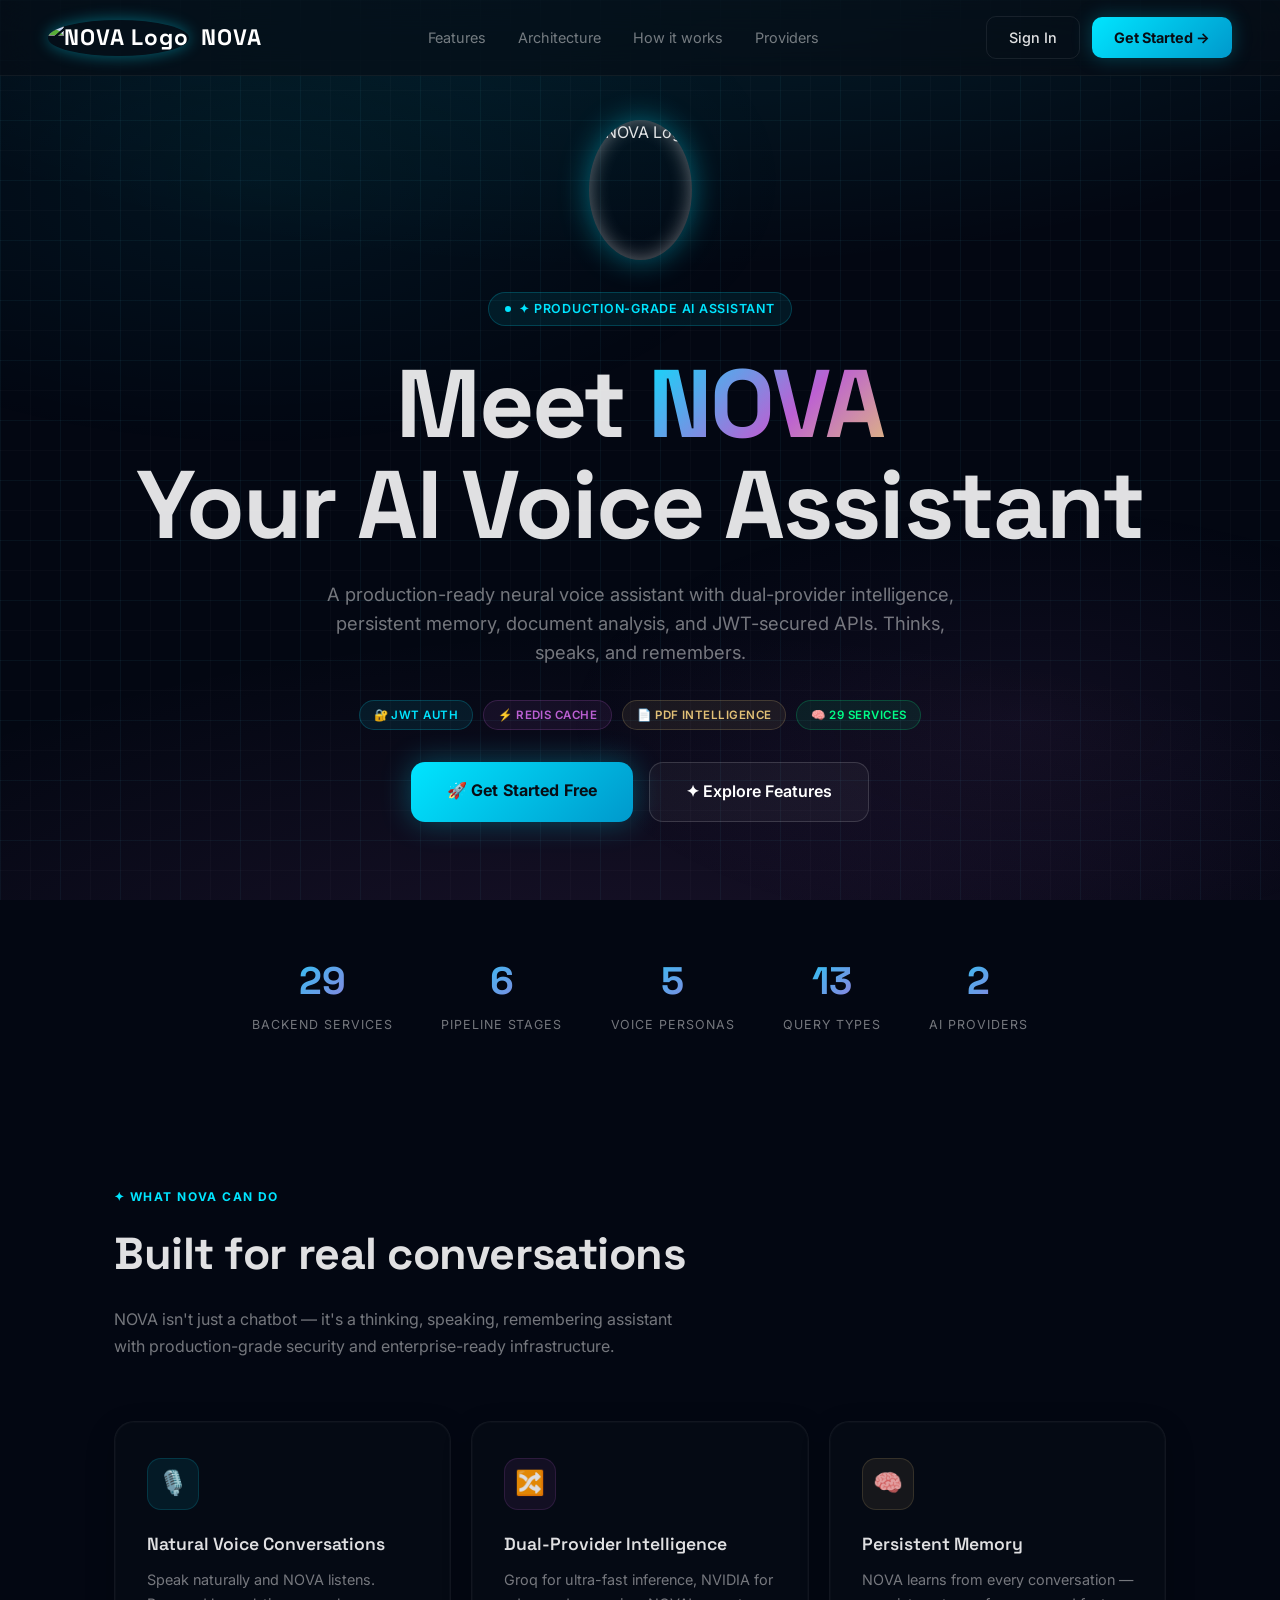
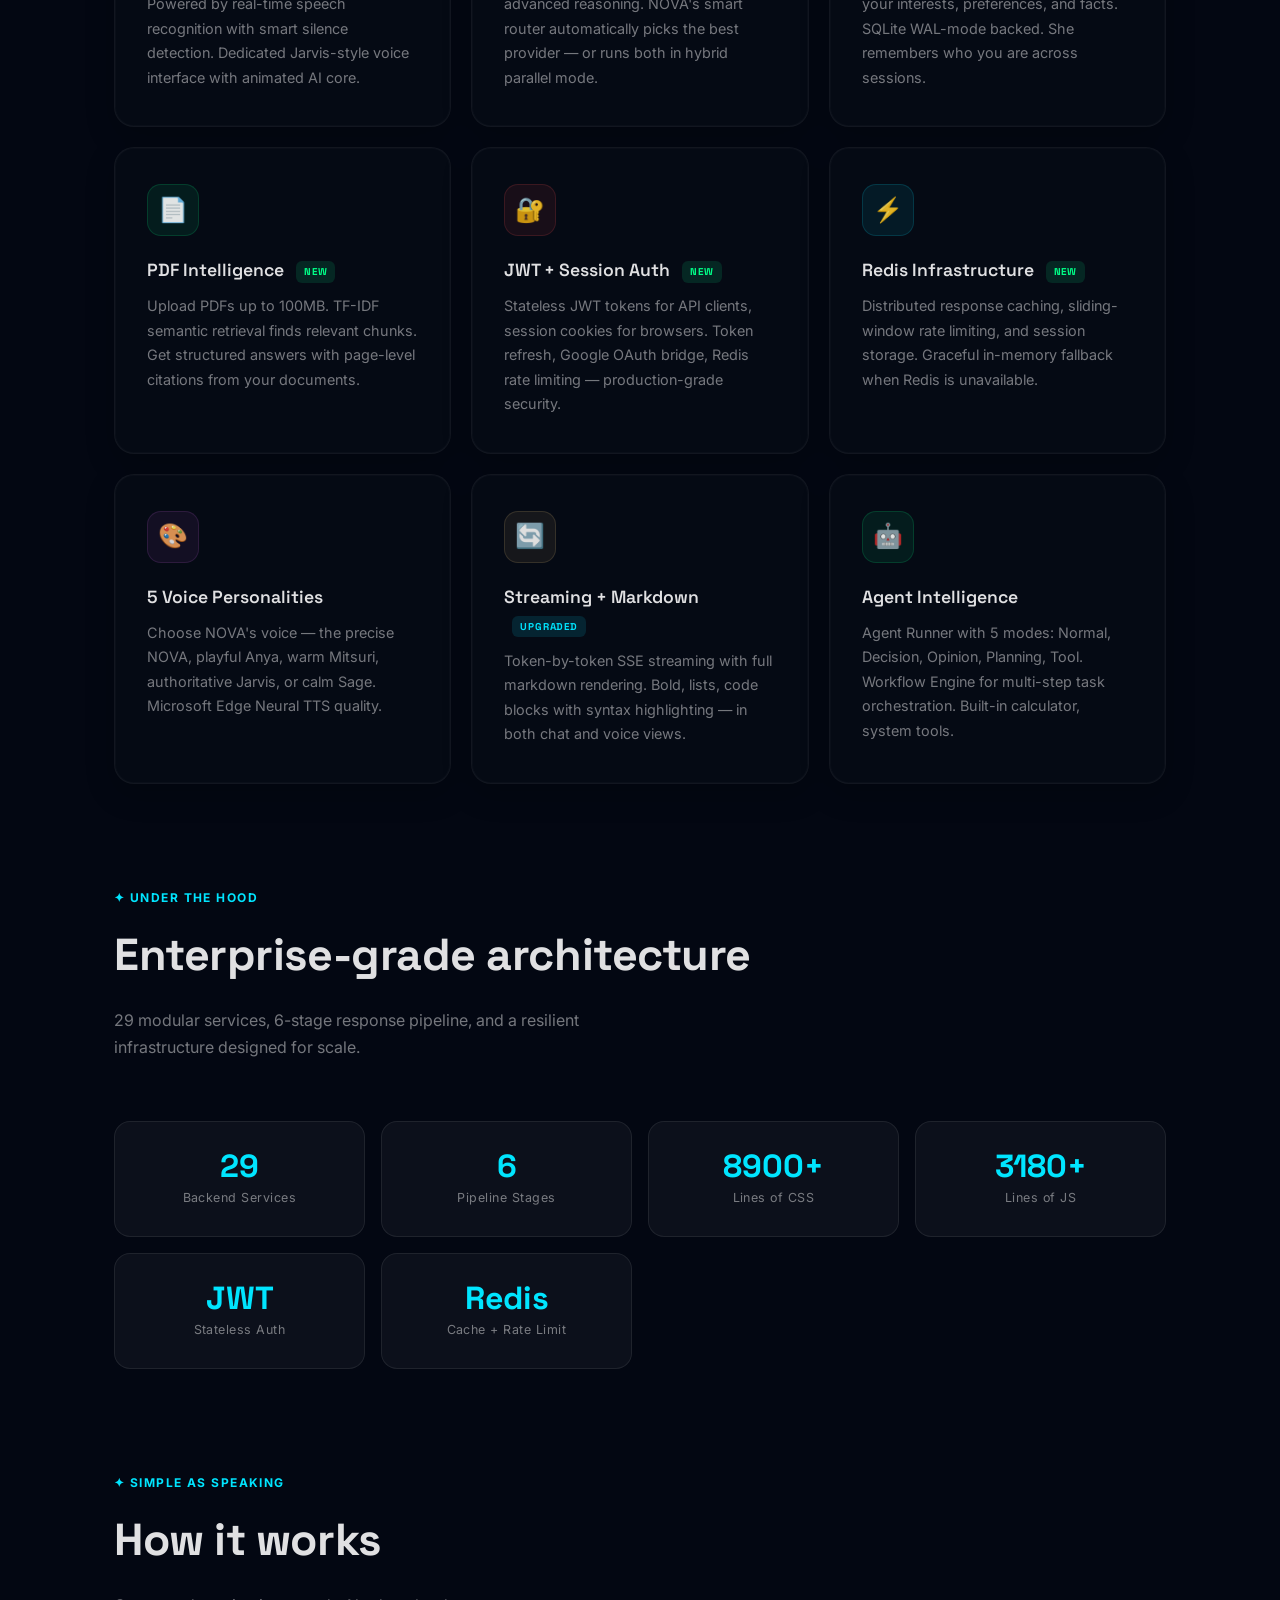
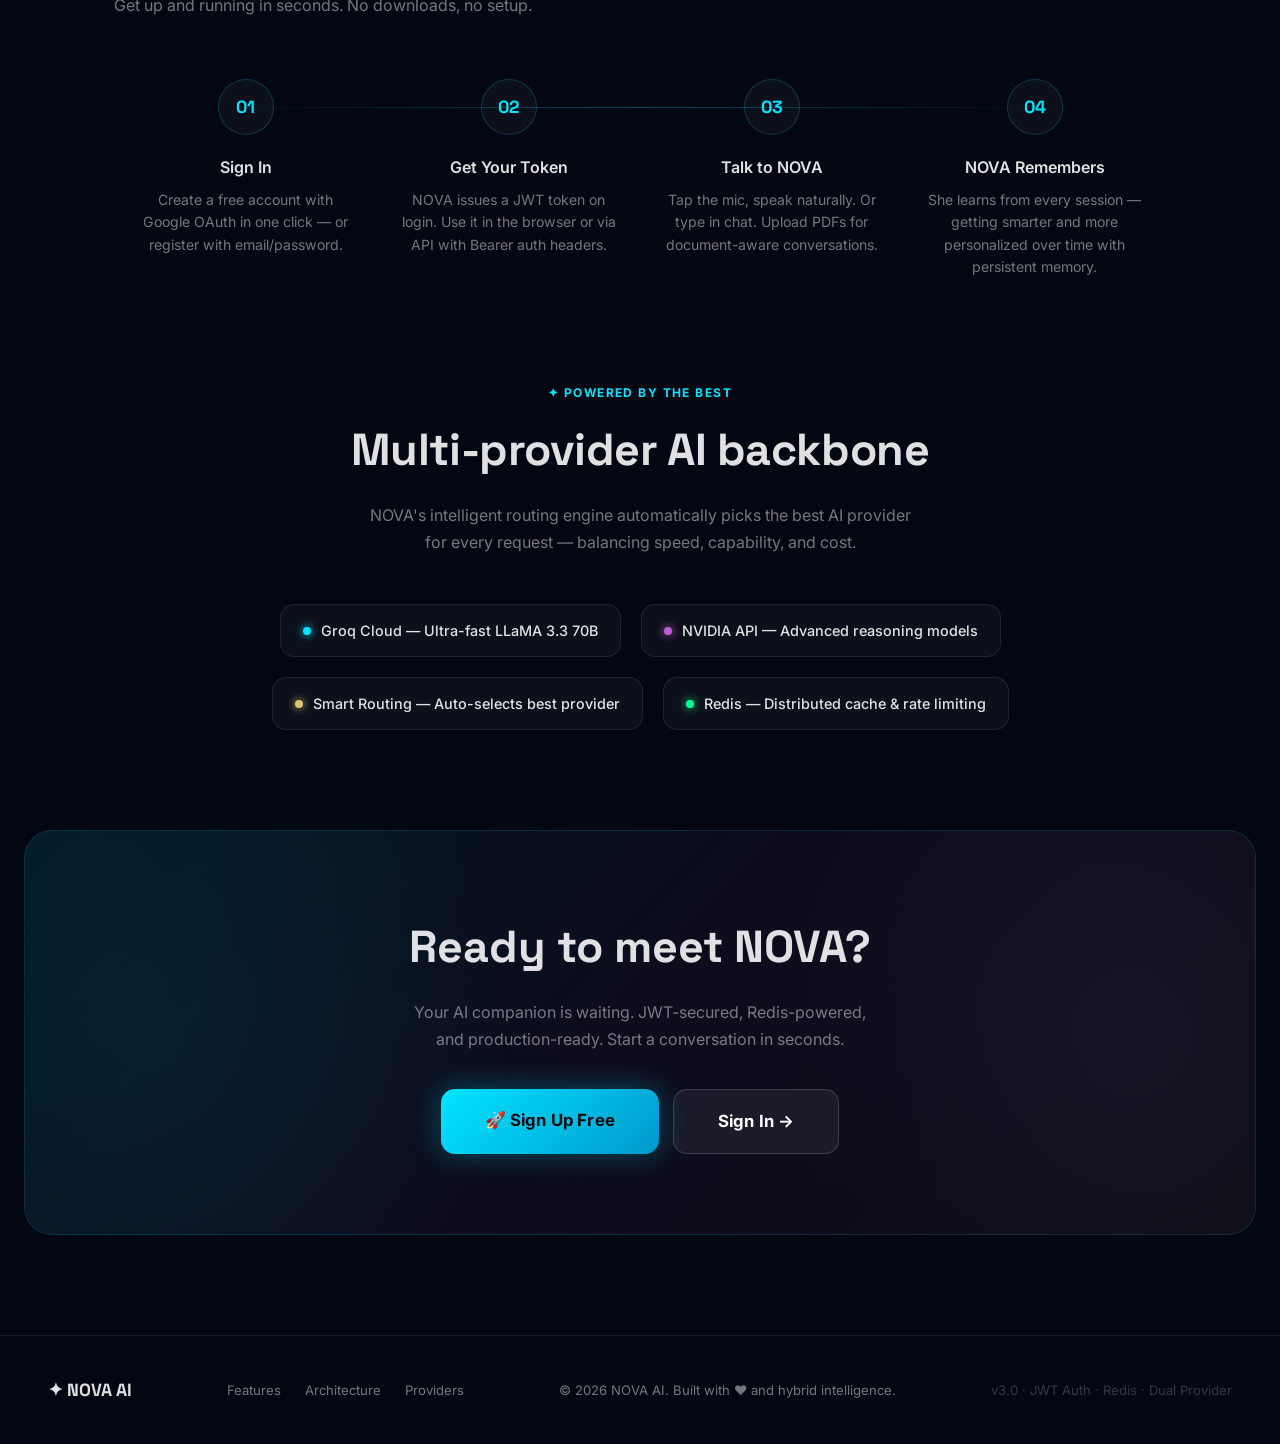
==== commit 1232d992: "Updated NOVA assistant features" ====
--- a/Frontend/landing.html
+++ b/Frontend/landing.html
@@ -813,7 +813,7 @@
             <div class="feature-card reveal">
                 <div class="feature-icon green">📄</div>
                 <div class="feature-title">PDF Intelligence <span class="feature-tag new">NEW</span></div>
-                <div class="feature-desc">Upload PDFs up to 50MB. TF-IDF semantic retrieval finds relevant chunks.
+                <div class="feature-desc">Upload PDFs up to 100MB. TF-IDF semantic retrieval finds relevant chunks.
                     Get structured answers with page-level citations from your documents.</div>
             </div>
             <div class="feature-card reveal">
